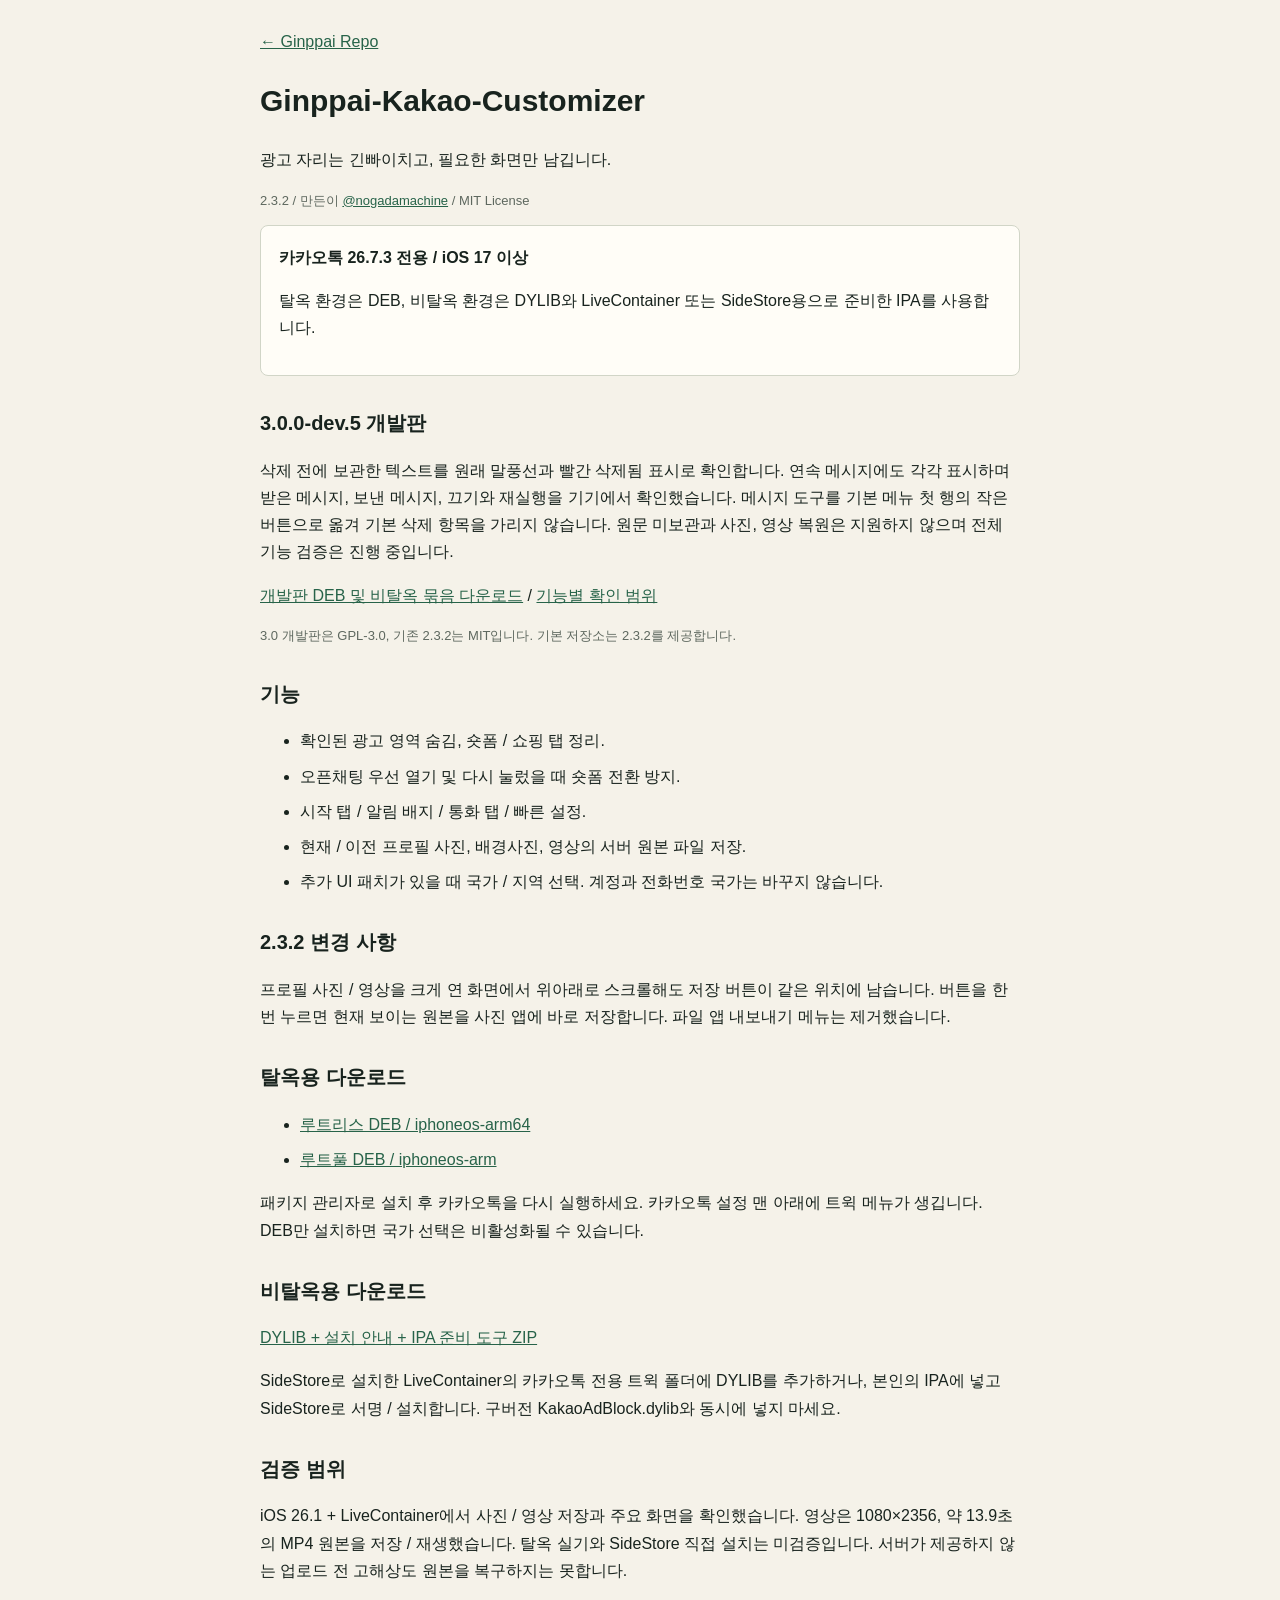
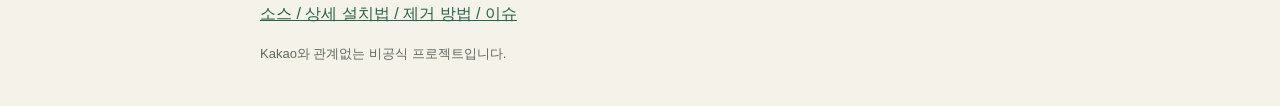
==== depictions/customizer.html @ bd969da1 "Publish Customizer dev5 deletion display and message menu update" ====
<!doctype html><html lang="ko"><head><meta charset="utf-8"><meta name="viewport" content="width=device-width,initial-scale=1"><title>Ginppai-Kakao-Customizer</title><style>body{font:16px/1.7 -apple-system,sans-serif;max-width:760px;margin:auto;padding:28px 22px;background:#f5f2e9;color:#18231e}h1{font-size:30px;overflow-wrap:anywhere}h2{font-size:20px;margin-top:30px}a{color:#276349}li{margin:8px 0}.box{padding:18px;background:#fffdf7;border:1px solid #d1d5c7;border-radius:8px}.small{font-size:13px;color:#5e685f}</style></head><body>
<a href="../">← Ginppai Repo</a><h1>Ginppai-Kakao-Customizer</h1><p>광고 자리는 긴빠이치고, 필요한 화면만 남깁니다.</p><p class="small">2.3.2  /  만든이 <a href="https://www.instagram.com/nogadamachine/">@nogadamachine</a>  /  MIT License</p>
<div class="box"><strong>카카오톡 26.7.3 전용  /  iOS 17 이상</strong><p>탈옥 환경은 DEB, 비탈옥 환경은 DYLIB와 LiveContainer 또는 SideStore용으로 준비한 IPA를 사용합니다.</p></div>
<h2>3.0.0-dev.5 개발판</h2><p>삭제 전에 보관한 텍스트를 원래 말풍선과 빨간 삭제됨 표시로 확인합니다. 연속 메시지에도 각각 표시하며 받은 메시지, 보낸 메시지, 끄기와 재실행을 기기에서 확인했습니다. 메시지 도구를 기본 메뉴 첫 행의 작은 버튼으로 옮겨 기본 삭제 항목을 가리지 않습니다. 원문 미보관과 사진, 영상 복원은 지원하지 않으며 전체 기능 검증은 진행 중입니다.</p><p><a href="https://github.com/nogadamachine/Ginppai-Kakao-Customizer/releases/tag/v3.0.0-dev.5">개발판 DEB 및 비탈옥 묶음 다운로드</a> / <a href="https://github.com/nogadamachine/Ginppai-Kakao-Customizer/blob/main/docs/FEATURES.md">기능별 확인 범위</a></p><p class="small">3.0 개발판은 GPL-3.0, 기존 2.3.2는 MIT입니다. 기본 저장소는 2.3.2를 제공합니다.</p>
<h2>기능</h2><ul><li>확인된 광고 영역 숨김, 숏폼 / 쇼핑 탭 정리.</li><li>오픈채팅 우선 열기 및 다시 눌렀을 때 숏폼 전환 방지.</li><li>시작 탭 / 알림 배지 / 통화 탭 / 빠른 설정.</li><li>현재 / 이전 프로필 사진, 배경사진, 영상의 서버 원본 파일 저장.</li><li>추가 UI 패치가 있을 때 국가 / 지역 선택. 계정과 전화번호 국가는 바꾸지 않습니다.</li></ul>
<h2>2.3.2 변경 사항</h2><p>프로필 사진 / 영상을 크게 연 화면에서 위아래로 스크롤해도 저장 버튼이 같은 위치에 남습니다. 버튼을 한 번 누르면 현재 보이는 원본을 사진 앱에 바로 저장합니다. 파일 앱 내보내기 메뉴는 제거했습니다.</p>
<h2>탈옥용 다운로드</h2><ul><li><a href="../debs/com.nogadamachine.ginppai.kakaocustomizer_2.3.2_iphoneos-arm64.deb">루트리스 DEB  /  iphoneos-arm64</a></li><li><a href="../debs/com.nogadamachine.ginppai.kakaocustomizer_2.3.2_iphoneos-arm.deb">루트풀 DEB  /  iphoneos-arm</a></li></ul><p>패키지 관리자로 설치 후 카카오톡을 다시 실행하세요. 카카오톡 설정 맨 아래에 트윅 메뉴가 생깁니다. DEB만 설치하면 국가 선택은 비활성화될 수 있습니다.</p>
<h2>비탈옥용 다운로드</h2><p><a href="https://github.com/nogadamachine/Ginppai-Kakao-Customizer/releases/latest/download/Ginppai-Kakao-Customizer-2.3.2-NonJailbreak.zip">DYLIB + 설치 안내 + IPA 준비 도구 ZIP</a></p><p>SideStore로 설치한 LiveContainer의 카카오톡 전용 트윅 폴더에 DYLIB를 추가하거나, 본인의 IPA에 넣고 SideStore로 서명 / 설치합니다. 구버전 KakaoAdBlock.dylib와 동시에 넣지 마세요.</p>
<h2>검증 범위</h2><p>iOS 26.1 + LiveContainer에서 사진 / 영상 저장과 주요 화면을 확인했습니다. 영상은 1080×2356, 약 13.9초의 MP4 원본을 저장 / 재생했습니다. 탈옥 실기와 SideStore 직접 설치는 미검증입니다. 서버가 제공하지 않는 업로드 전 고해상도 원본을 복구하지는 못합니다.</p>
<p><a href="https://github.com/nogadamachine/Ginppai-Kakao-Customizer">소스  /  상세 설치법  /  제거 방법  /  이슈</a></p><p class="small">Kakao와 관계없는 비공식 프로젝트입니다.</p></body></html>
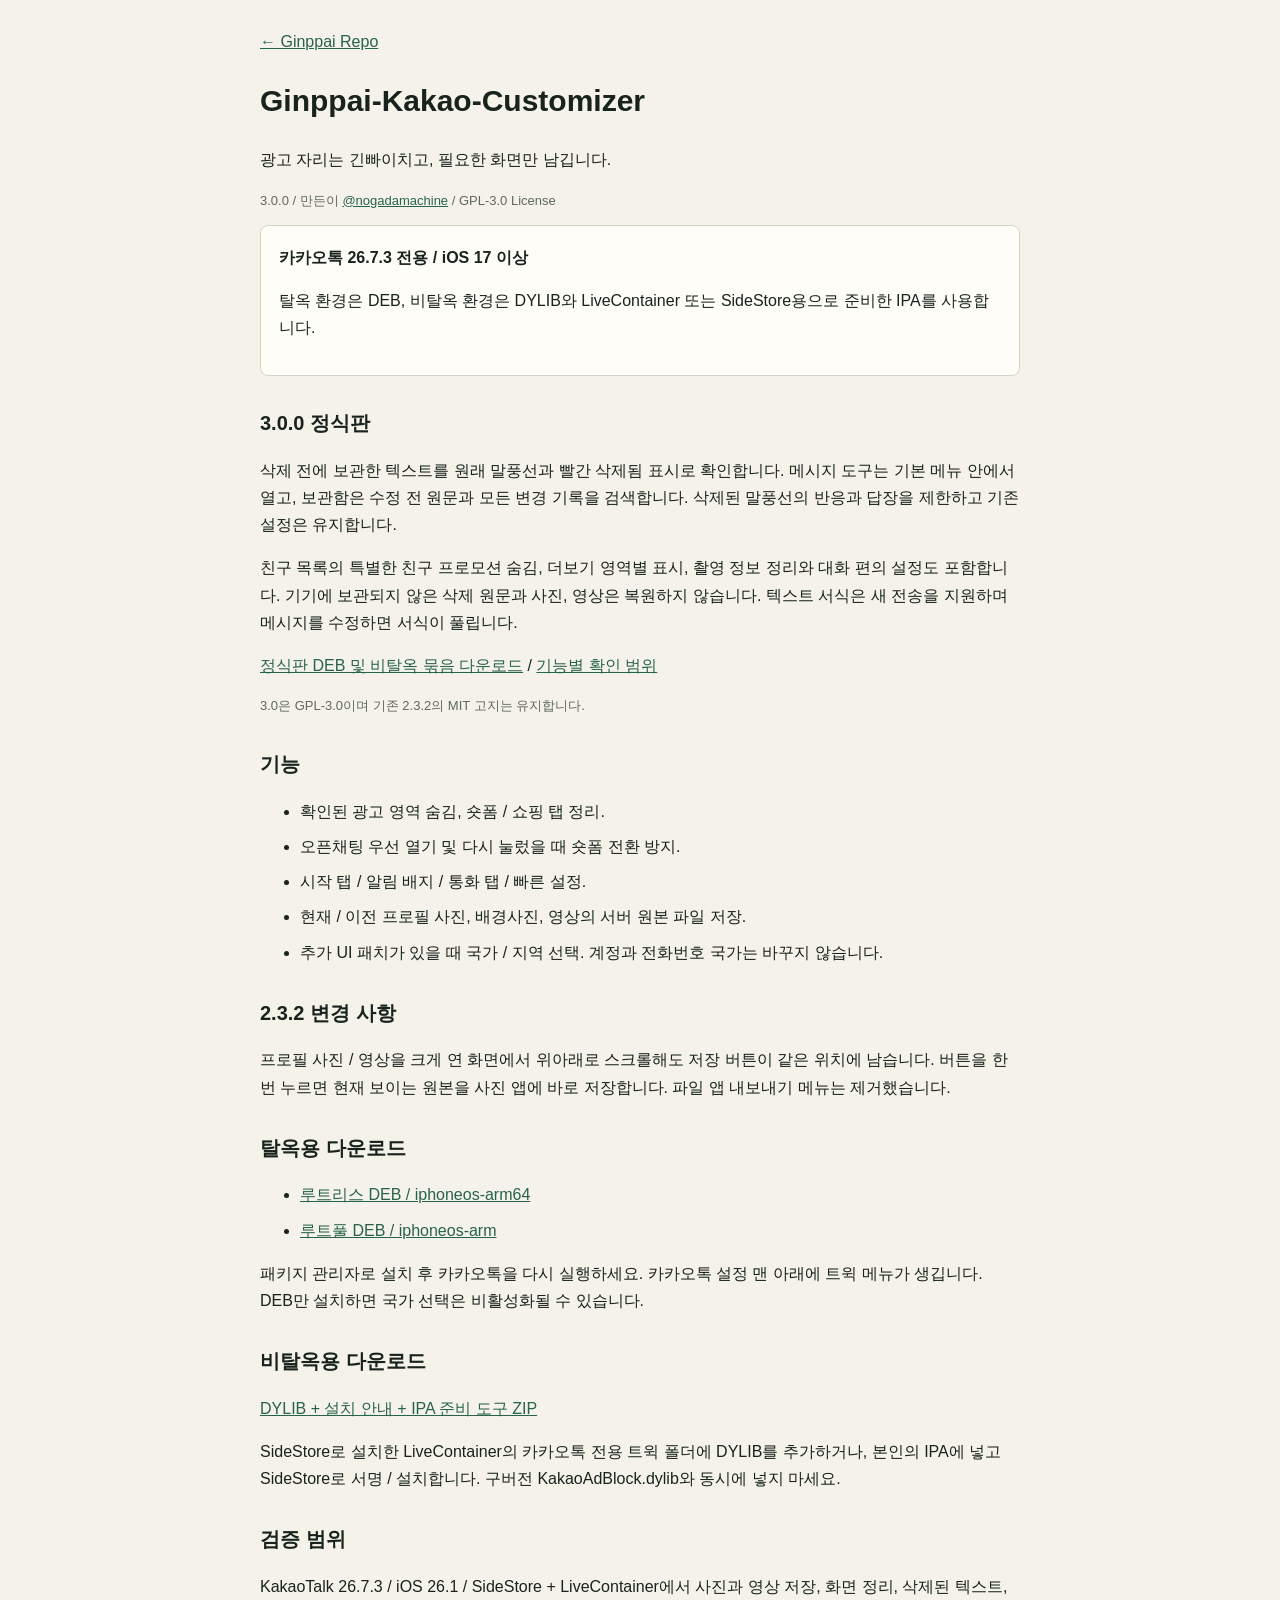
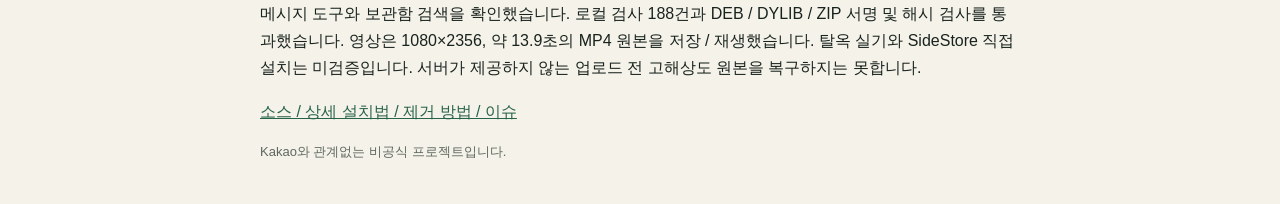
==== commit 8c61ac55: "Publish Customizer 3.0.0 stable packages and support scope" ====
--- a/depictions/customizer.html
+++ b/depictions/customizer.html
@@ -1,10 +1,10 @@
 <!doctype html><html lang="ko"><head><meta charset="utf-8"><meta name="viewport" content="width=device-width,initial-scale=1"><title>Ginppai-Kakao-Customizer</title><style>body{font:16px/1.7 -apple-system,sans-serif;max-width:760px;margin:auto;padding:28px 22px;background:#f5f2e9;color:#18231e}h1{font-size:30px;overflow-wrap:anywhere}h2{font-size:20px;margin-top:30px}a{color:#276349}li{margin:8px 0}.box{padding:18px;background:#fffdf7;border:1px solid #d1d5c7;border-radius:8px}.small{font-size:13px;color:#5e685f}</style></head><body>
-<a href="../">← Ginppai Repo</a><h1>Ginppai-Kakao-Customizer</h1><p>광고 자리는 긴빠이치고, 필요한 화면만 남깁니다.</p><p class="small">2.3.2  /  만든이 <a href="https://www.instagram.com/nogadamachine/">@nogadamachine</a>  /  MIT License</p>
+<a href="../">← Ginppai Repo</a><h1>Ginppai-Kakao-Customizer</h1><p>광고 자리는 긴빠이치고, 필요한 화면만 남깁니다.</p><p class="small">3.0.0  /  만든이 <a href="https://www.instagram.com/nogadamachine/">@nogadamachine</a>  /  GPL-3.0 License</p>
 <div class="box"><strong>카카오톡 26.7.3 전용  /  iOS 17 이상</strong><p>탈옥 환경은 DEB, 비탈옥 환경은 DYLIB와 LiveContainer 또는 SideStore용으로 준비한 IPA를 사용합니다.</p></div>
-<h2>3.0.0-dev.5 개발판</h2><p>삭제 전에 보관한 텍스트를 원래 말풍선과 빨간 삭제됨 표시로 확인합니다. 연속 메시지에도 각각 표시하며 받은 메시지, 보낸 메시지, 끄기와 재실행을 기기에서 확인했습니다. 메시지 도구를 기본 메뉴 첫 행의 작은 버튼으로 옮겨 기본 삭제 항목을 가리지 않습니다. 원문 미보관과 사진, 영상 복원은 지원하지 않으며 전체 기능 검증은 진행 중입니다.</p><p><a href="https://github.com/nogadamachine/Ginppai-Kakao-Customizer/releases/tag/v3.0.0-dev.5">개발판 DEB 및 비탈옥 묶음 다운로드</a> / <a href="https://github.com/nogadamachine/Ginppai-Kakao-Customizer/blob/main/docs/FEATURES.md">기능별 확인 범위</a></p><p class="small">3.0 개발판은 GPL-3.0, 기존 2.3.2는 MIT입니다. 기본 저장소는 2.3.2를 제공합니다.</p>
+<h2>3.0.0 정식판</h2><p>삭제 전에 보관한 텍스트를 원래 말풍선과 빨간 삭제됨 표시로 확인합니다. 메시지 도구는 기본 메뉴 안에서 열고, 보관함은 수정 전 원문과 모든 변경 기록을 검색합니다. 삭제된 말풍선의 반응과 답장을 제한하고 기존 설정은 유지합니다.</p><p>친구 목록의 특별한 친구 프로모션 숨김, 더보기 영역별 표시, 촬영 정보 정리와 대화 편의 설정도 포함합니다. 기기에 보관되지 않은 삭제 원문과 사진, 영상은 복원하지 않습니다. 텍스트 서식은 새 전송을 지원하며 메시지를 수정하면 서식이 풀립니다.</p><p><a href="https://github.com/nogadamachine/Ginppai-Kakao-Customizer/releases/tag/v3.0.0">정식판 DEB 및 비탈옥 묶음 다운로드</a> / <a href="https://github.com/nogadamachine/Ginppai-Kakao-Customizer/blob/main/docs/FEATURES.md">기능별 확인 범위</a></p><p class="small">3.0은 GPL-3.0이며 기존 2.3.2의 MIT 고지는 유지합니다.</p>
 <h2>기능</h2><ul><li>확인된 광고 영역 숨김, 숏폼 / 쇼핑 탭 정리.</li><li>오픈채팅 우선 열기 및 다시 눌렀을 때 숏폼 전환 방지.</li><li>시작 탭 / 알림 배지 / 통화 탭 / 빠른 설정.</li><li>현재 / 이전 프로필 사진, 배경사진, 영상의 서버 원본 파일 저장.</li><li>추가 UI 패치가 있을 때 국가 / 지역 선택. 계정과 전화번호 국가는 바꾸지 않습니다.</li></ul>
 <h2>2.3.2 변경 사항</h2><p>프로필 사진 / 영상을 크게 연 화면에서 위아래로 스크롤해도 저장 버튼이 같은 위치에 남습니다. 버튼을 한 번 누르면 현재 보이는 원본을 사진 앱에 바로 저장합니다. 파일 앱 내보내기 메뉴는 제거했습니다.</p>
-<h2>탈옥용 다운로드</h2><ul><li><a href="../debs/com.nogadamachine.ginppai.kakaocustomizer_2.3.2_iphoneos-arm64.deb">루트리스 DEB  /  iphoneos-arm64</a></li><li><a href="../debs/com.nogadamachine.ginppai.kakaocustomizer_2.3.2_iphoneos-arm.deb">루트풀 DEB  /  iphoneos-arm</a></li></ul><p>패키지 관리자로 설치 후 카카오톡을 다시 실행하세요. 카카오톡 설정 맨 아래에 트윅 메뉴가 생깁니다. DEB만 설치하면 국가 선택은 비활성화될 수 있습니다.</p>
-<h2>비탈옥용 다운로드</h2><p><a href="https://github.com/nogadamachine/Ginppai-Kakao-Customizer/releases/latest/download/Ginppai-Kakao-Customizer-2.3.2-NonJailbreak.zip">DYLIB + 설치 안내 + IPA 준비 도구 ZIP</a></p><p>SideStore로 설치한 LiveContainer의 카카오톡 전용 트윅 폴더에 DYLIB를 추가하거나, 본인의 IPA에 넣고 SideStore로 서명 / 설치합니다. 구버전 KakaoAdBlock.dylib와 동시에 넣지 마세요.</p>
-<h2>검증 범위</h2><p>iOS 26.1 + LiveContainer에서 사진 / 영상 저장과 주요 화면을 확인했습니다. 영상은 1080×2356, 약 13.9초의 MP4 원본을 저장 / 재생했습니다. 탈옥 실기와 SideStore 직접 설치는 미검증입니다. 서버가 제공하지 않는 업로드 전 고해상도 원본을 복구하지는 못합니다.</p>
+<h2>탈옥용 다운로드</h2><ul><li><a href="../debs/com.nogadamachine.ginppai.kakaocustomizer_3.0.0_iphoneos-arm64.deb">루트리스 DEB  /  iphoneos-arm64</a></li><li><a href="../debs/com.nogadamachine.ginppai.kakaocustomizer_3.0.0_iphoneos-arm.deb">루트풀 DEB  /  iphoneos-arm</a></li></ul><p>패키지 관리자로 설치 후 카카오톡을 다시 실행하세요. 카카오톡 설정 맨 아래에 트윅 메뉴가 생깁니다. DEB만 설치하면 국가 선택은 비활성화될 수 있습니다.</p>
+<h2>비탈옥용 다운로드</h2><p><a href="https://github.com/nogadamachine/Ginppai-Kakao-Customizer/releases/latest/download/Ginppai-Kakao-Customizer-3.0.0-NonJailbreak.zip">DYLIB + 설치 안내 + IPA 준비 도구 ZIP</a></p><p>SideStore로 설치한 LiveContainer의 카카오톡 전용 트윅 폴더에 DYLIB를 추가하거나, 본인의 IPA에 넣고 SideStore로 서명 / 설치합니다. 구버전 KakaoAdBlock.dylib와 동시에 넣지 마세요.</p>
+<h2>검증 범위</h2><p>KakaoTalk 26.7.3 / iOS 26.1 / SideStore + LiveContainer에서 사진과 영상 저장, 화면 정리, 삭제된 텍스트, 메시지 도구와 보관함 검색을 확인했습니다. 로컬 검사 188건과 DEB / DYLIB / ZIP 서명 및 해시 검사를 통과했습니다. 영상은 1080×2356, 약 13.9초의 MP4 원본을 저장 / 재생했습니다. 탈옥 실기와 SideStore 직접 설치는 미검증입니다. 서버가 제공하지 않는 업로드 전 고해상도 원본을 복구하지는 못합니다.</p>
 <p><a href="https://github.com/nogadamachine/Ginppai-Kakao-Customizer">소스  /  상세 설치법  /  제거 방법  /  이슈</a></p><p class="small">Kakao와 관계없는 비공식 프로젝트입니다.</p></body></html>
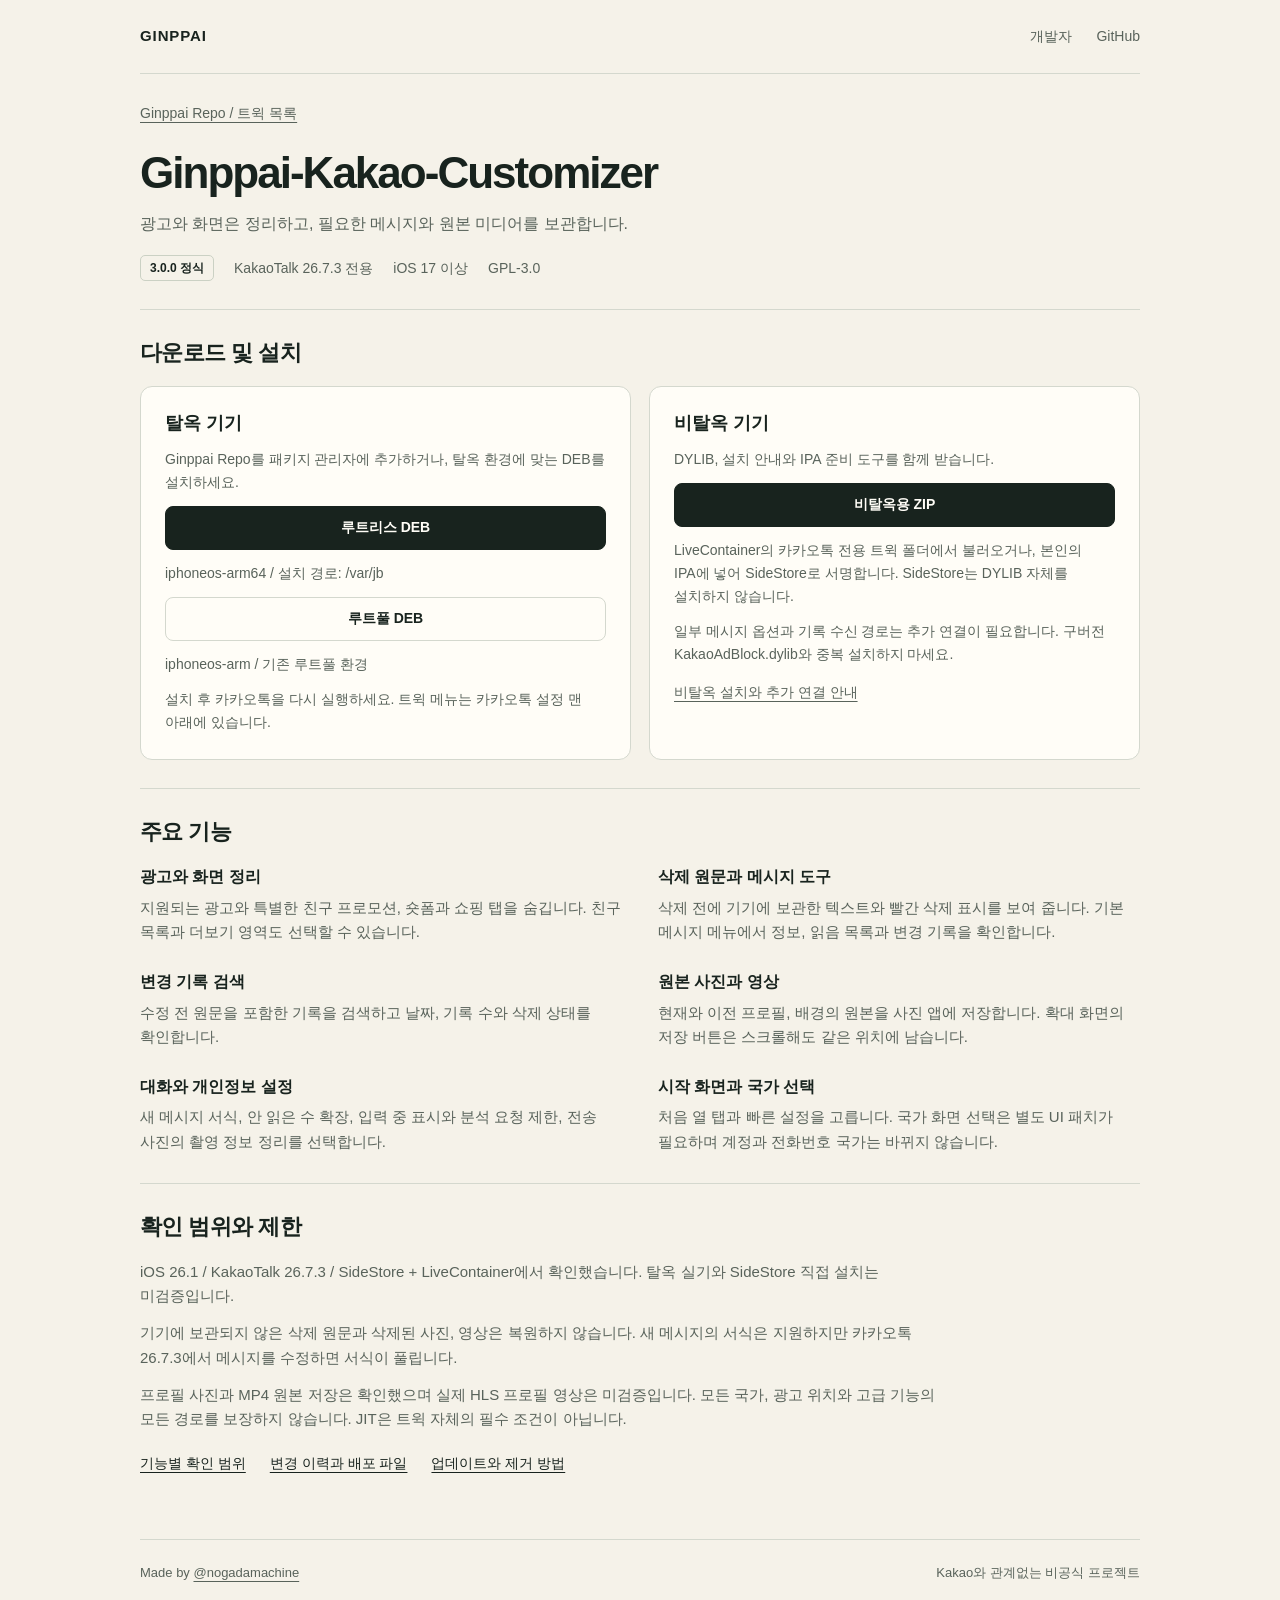
==== commit 47c4e848: "Simplify repository catalog and unify installation pages" ====
--- a/depictions/customizer.html
+++ b/depictions/customizer.html
@@ -1,10 +1,67 @@
-<!doctype html><html lang="ko"><head><meta charset="utf-8"><meta name="viewport" content="width=device-width,initial-scale=1"><title>Ginppai-Kakao-Customizer</title><style>body{font:16px/1.7 -apple-system,sans-serif;max-width:760px;margin:auto;padding:28px 22px;background:#f5f2e9;color:#18231e}h1{font-size:30px;overflow-wrap:anywhere}h2{font-size:20px;margin-top:30px}a{color:#276349}li{margin:8px 0}.box{padding:18px;background:#fffdf7;border:1px solid #d1d5c7;border-radius:8px}.small{font-size:13px;color:#5e685f}</style></head><body>
-<a href="../">← Ginppai Repo</a><h1>Ginppai-Kakao-Customizer</h1><p>광고 자리는 긴빠이치고, 필요한 화면만 남깁니다.</p><p class="small">3.0.0  /  만든이 <a href="https://www.instagram.com/nogadamachine/">@nogadamachine</a>  /  GPL-3.0 License</p>
-<div class="box"><strong>카카오톡 26.7.3 전용  /  iOS 17 이상</strong><p>탈옥 환경은 DEB, 비탈옥 환경은 DYLIB와 LiveContainer 또는 SideStore용으로 준비한 IPA를 사용합니다.</p></div>
-<h2>3.0.0 정식판</h2><p>삭제 전에 보관한 텍스트를 원래 말풍선과 빨간 삭제됨 표시로 확인합니다. 메시지 도구는 기본 메뉴 안에서 열고, 보관함은 수정 전 원문과 모든 변경 기록을 검색합니다. 삭제된 말풍선의 반응과 답장을 제한하고 기존 설정은 유지합니다.</p><p>친구 목록의 특별한 친구 프로모션 숨김, 더보기 영역별 표시, 촬영 정보 정리와 대화 편의 설정도 포함합니다. 기기에 보관되지 않은 삭제 원문과 사진, 영상은 복원하지 않습니다. 텍스트 서식은 새 전송을 지원하며 메시지를 수정하면 서식이 풀립니다.</p><p><a href="https://github.com/nogadamachine/Ginppai-Kakao-Customizer/releases/tag/v3.0.0">정식판 DEB 및 비탈옥 묶음 다운로드</a> / <a href="https://github.com/nogadamachine/Ginppai-Kakao-Customizer/blob/main/docs/FEATURES.md">기능별 확인 범위</a></p><p class="small">3.0은 GPL-3.0이며 기존 2.3.2의 MIT 고지는 유지합니다.</p>
-<h2>기능</h2><ul><li>확인된 광고 영역 숨김, 숏폼 / 쇼핑 탭 정리.</li><li>오픈채팅 우선 열기 및 다시 눌렀을 때 숏폼 전환 방지.</li><li>시작 탭 / 알림 배지 / 통화 탭 / 빠른 설정.</li><li>현재 / 이전 프로필 사진, 배경사진, 영상의 서버 원본 파일 저장.</li><li>추가 UI 패치가 있을 때 국가 / 지역 선택. 계정과 전화번호 국가는 바꾸지 않습니다.</li></ul>
-<h2>2.3.2 변경 사항</h2><p>프로필 사진 / 영상을 크게 연 화면에서 위아래로 스크롤해도 저장 버튼이 같은 위치에 남습니다. 버튼을 한 번 누르면 현재 보이는 원본을 사진 앱에 바로 저장합니다. 파일 앱 내보내기 메뉴는 제거했습니다.</p>
-<h2>탈옥용 다운로드</h2><ul><li><a href="../debs/com.nogadamachine.ginppai.kakaocustomizer_3.0.0_iphoneos-arm64.deb">루트리스 DEB  /  iphoneos-arm64</a></li><li><a href="../debs/com.nogadamachine.ginppai.kakaocustomizer_3.0.0_iphoneos-arm.deb">루트풀 DEB  /  iphoneos-arm</a></li></ul><p>패키지 관리자로 설치 후 카카오톡을 다시 실행하세요. 카카오톡 설정 맨 아래에 트윅 메뉴가 생깁니다. DEB만 설치하면 국가 선택은 비활성화될 수 있습니다.</p>
-<h2>비탈옥용 다운로드</h2><p><a href="https://github.com/nogadamachine/Ginppai-Kakao-Customizer/releases/latest/download/Ginppai-Kakao-Customizer-3.0.0-NonJailbreak.zip">DYLIB + 설치 안내 + IPA 준비 도구 ZIP</a></p><p>SideStore로 설치한 LiveContainer의 카카오톡 전용 트윅 폴더에 DYLIB를 추가하거나, 본인의 IPA에 넣고 SideStore로 서명 / 설치합니다. 구버전 KakaoAdBlock.dylib와 동시에 넣지 마세요.</p>
-<h2>검증 범위</h2><p>KakaoTalk 26.7.3 / iOS 26.1 / SideStore + LiveContainer에서 사진과 영상 저장, 화면 정리, 삭제된 텍스트, 메시지 도구와 보관함 검색을 확인했습니다. 로컬 검사 188건과 DEB / DYLIB / ZIP 서명 및 해시 검사를 통과했습니다. 영상은 1080×2356, 약 13.9초의 MP4 원본을 저장 / 재생했습니다. 탈옥 실기와 SideStore 직접 설치는 미검증입니다. 서버가 제공하지 않는 업로드 전 고해상도 원본을 복구하지는 못합니다.</p>
-<p><a href="https://github.com/nogadamachine/Ginppai-Kakao-Customizer">소스  /  상세 설치법  /  제거 방법  /  이슈</a></p><p class="small">Kakao와 관계없는 비공식 프로젝트입니다.</p></body></html>
+<!doctype html>
+<html lang="ko">
+<head>
+  <meta charset="utf-8">
+  <meta name="viewport" content="width=device-width, initial-scale=1">
+  <meta name="description" content="Ginppai-Kakao-Customizer 3.0.0의 기능, 지원 범위와 탈옥 및 비탈옥 설치 파일.">
+  <title>Kakao Customizer - Ginppai Repo</title>
+  <link rel="stylesheet" href="../assets/site.css">
+</head>
+<body>
+  <a class="skip-link" href="#main">본문으로 이동</a>
+  <div class="shell">
+    <header class="site-header"><a class="brand" href="../" aria-label="Ginppai Repo 홈">GINPPAI</a><nav class="site-nav" aria-label="외부 링크"><a href="https://www.instagram.com/nogadamachine/">개발자</a><a href="https://github.com/nogadamachine/Ginppai-Kakao-Customizer">GitHub</a></nav></header>
+    <main id="main">
+      <a class="breadcrumb" href="../">Ginppai Repo / 트윅 목록</a>
+      <div class="detail-intro">
+        <h1>Ginppai-Kakao-Customizer</h1>
+        <p class="lead">광고와 화면은 정리하고, 필요한 메시지와 원본 미디어를 보관합니다.</p>
+        <div class="detail-meta"><span class="version">3.0.0 정식</span><span>KakaoTalk 26.7.3 전용</span><span>iOS 17 이상</span><span>GPL-3.0</span></div>
+      </div>
+      <section class="detail-section" id="download" aria-labelledby="download-heading">
+        <h2 id="download-heading">다운로드 및 설치</h2>
+        <div class="install-grid">
+          <article class="install-option">
+            <h3>탈옥 기기</h3>
+            <p>Ginppai Repo를 패키지 관리자에 추가하거나, 탈옥 환경에 맞는 DEB를 설치하세요.</p>
+            <a class="button" href="../debs/com.nogadamachine.ginppai.kakaocustomizer_3.0.0_iphoneos-arm64.deb">루트리스 DEB</a>
+            <p class="file-hint">iphoneos-arm64 / 설치 경로: /var/jb</p>
+            <a class="button secondary" href="../debs/com.nogadamachine.ginppai.kakaocustomizer_3.0.0_iphoneos-arm.deb">루트풀 DEB</a>
+            <p class="file-hint">iphoneos-arm / 기존 루트풀 환경</p>
+            <p>설치 후 카카오톡을 다시 실행하세요. 트윅 메뉴는 카카오톡 설정 맨 아래에 있습니다.</p>
+          </article>
+          <article class="install-option">
+            <h3>비탈옥 기기</h3>
+            <p>DYLIB, 설치 안내와 IPA 준비 도구를 함께 받습니다.</p>
+            <a class="button" href="https://github.com/nogadamachine/Ginppai-Kakao-Customizer/releases/download/v3.0.0/Ginppai-Kakao-Customizer-3.0.0-NonJailbreak.zip">비탈옥용 ZIP</a>
+            <p>LiveContainer의 카카오톡 전용 트윅 폴더에서 불러오거나, 본인의 IPA에 넣어 SideStore로 서명합니다. SideStore는 DYLIB 자체를 설치하지 않습니다.</p>
+            <p>일부 메시지 옵션과 기록 수신 경로는 추가 연결이 필요합니다. 구버전 KakaoAdBlock.dylib와 중복 설치하지 마세요.</p>
+            <a class="text-link" href="https://github.com/nogadamachine/Ginppai-Kakao-Customizer/blob/v3.0.0/docs/INSTALL.md">비탈옥 설치와 추가 연결 안내</a>
+          </article>
+        </div>
+      </section>
+      <section class="detail-section" id="features" aria-labelledby="features-heading">
+        <h2 id="features-heading">주요 기능</h2>
+        <dl class="feature-list">
+          <div><dt>광고와 화면 정리</dt><dd>지원되는 광고와 특별한 친구 프로모션, 숏폼과 쇼핑 탭을 숨깁니다. 친구 목록과 더보기 영역도 선택할 수 있습니다.</dd></div>
+          <div><dt>삭제 원문과 메시지 도구</dt><dd>삭제 전에 기기에 보관한 텍스트와 빨간 삭제 표시를 보여 줍니다. 기본 메시지 메뉴에서 정보, 읽음 목록과 변경 기록을 확인합니다.</dd></div>
+          <div><dt>변경 기록 검색</dt><dd>수정 전 원문을 포함한 기록을 검색하고 날짜, 기록 수와 삭제 상태를 확인합니다.</dd></div>
+          <div><dt>원본 사진과 영상</dt><dd>현재와 이전 프로필, 배경의 원본을 사진 앱에 저장합니다. 확대 화면의 저장 버튼은 스크롤해도 같은 위치에 남습니다.</dd></div>
+          <div><dt>대화와 개인정보 설정</dt><dd>새 메시지 서식, 안 읽은 수 확장, 입력 중 표시와 분석 요청 제한, 전송 사진의 촬영 정보 정리를 선택합니다.</dd></div>
+          <div><dt>시작 화면과 국가 선택</dt><dd>처음 열 탭과 빠른 설정을 고릅니다. 국가 화면 선택은 별도 UI 패치가 필요하며 계정과 전화번호 국가는 바뀌지 않습니다.</dd></div>
+        </dl>
+      </section>
+      <section class="detail-section" aria-labelledby="scope-heading">
+        <h2 id="scope-heading">확인 범위와 제한</h2>
+        <div class="scope">
+          <p>iOS 26.1 / KakaoTalk 26.7.3 / SideStore + LiveContainer에서 확인했습니다. 탈옥 실기와 SideStore 직접 설치는 미검증입니다.</p>
+          <p>기기에 보관되지 않은 삭제 원문과 삭제된 사진, 영상은 복원하지 않습니다. 새 메시지의 서식은 지원하지만 카카오톡 26.7.3에서 메시지를 수정하면 서식이 풀립니다.</p>
+          <p>프로필 사진과 MP4 원본 저장은 확인했으며 실제 HLS 프로필 영상은 미검증입니다. 모든 국가, 광고 위치와 고급 기능의 모든 경로를 보장하지 않습니다. JIT은 트윅 자체의 필수 조건이 아닙니다.</p>
+        </div>
+        <div class="detail-links"><a href="https://github.com/nogadamachine/Ginppai-Kakao-Customizer/blob/v3.0.0/docs/FEATURES.md">기능별 확인 범위</a><a href="https://github.com/nogadamachine/Ginppai-Kakao-Customizer/releases/tag/v3.0.0">변경 이력과 배포 파일</a><a href="https://github.com/nogadamachine/Ginppai-Kakao-Customizer/blob/v3.0.0/docs/INSTALL.md#제거--업데이트">업데이트와 제거 방법</a></div>
+      </section>
+    </main>
+    <footer class="site-footer"><p>Made by <a href="https://www.instagram.com/nogadamachine/">@nogadamachine</a></p><p>Kakao와 관계없는 비공식 프로젝트</p></footer>
+  </div>
+</body>
+</html>
--- a/assets/site.css
+++ b/assets/site.css
@@ -0,0 +1,3 @@
+:root{color-scheme:light;--paper:#f5f2e9;--surface:#fffdf7;--ink:#18231e;--muted:#59635b;--line:#d4d8ce;--yellow:#f4d54d;--radius:12px}*{box-sizing:border-box}html{scroll-padding-top:24px}body{margin:0;background:var(--paper);color:var(--ink);font:16px/1.65 -apple-system,BlinkMacSystemFont,"Segoe UI",sans-serif;word-break:keep-all}a{color:inherit;text-underline-offset:4px}button,input{font:inherit}a,button{-webkit-tap-highlight-color:transparent}a:focus-visible,button:focus-visible{outline:3px solid #a05220;outline-offset:4px}button{cursor:pointer}.shell{width:min(100% - 48px,1000px);margin-inline:auto}.site-header{display:flex;align-items:center;justify-content:space-between;gap:20px;padding:24px 0;border-bottom:1px solid var(--line)}.brand{font-size:15px;font-weight:800;letter-spacing:.06em;text-decoration:none}.site-nav{display:flex;gap:24px;font-size:14px}.site-nav a{text-decoration:none;color:var(--muted)}.site-nav a:hover,.text-link:hover{color:var(--ink);text-decoration:underline}.page-intro{padding:34px 0 24px}.eyebrow{font-size:13px;font-weight:600;color:var(--muted);margin:0 0 8px}h1,h2,h3,p{margin:0}h1{font-size:clamp(32px,5vw,48px);line-height:1.15;letter-spacing:-.045em;font-weight:750}h2{font-size:24px;line-height:1.35;letter-spacing:-.025em}h3{font-size:18px;line-height:1.4}.lead{color:var(--muted);margin-top:12px}.source-panel{display:flex;align-items:center;justify-content:space-between;gap:24px;border-radius:var(--radius);background:var(--ink);color:var(--surface);padding:22px 24px}.source-label{display:block;font-size:13px;color:#c2cdc1;margin-bottom:6px}.source-url{font:14px/1.6 ui-monospace,SFMono-Regular,Menlo,monospace;overflow-wrap:anywhere;word-break:normal;user-select:all}.button{display:inline-flex;align-items:center;justify-content:center;gap:8px;min-height:44px;padding:10px 16px;border:1px solid var(--ink);border-radius:8px;text-align:center;text-decoration:none;font-size:14px;font-weight:650;line-height:1.4;background:var(--ink);color:var(--surface)}.button:hover{background:#304036}.button.secondary{background:transparent;color:var(--ink);border-color:var(--line)}.button.secondary:hover{background:#eaece3}.button.copy{background:var(--yellow);color:var(--ink);border:0;flex-shrink:0;min-width:108px}.button.copy:hover{background:#ffe269}.button:disabled{cursor:wait;opacity:.7}.copy-status{font-size:14px;color:var(--muted);min-height:24px;margin-top:10px}.catalog{margin-top:34px}.section-heading{display:flex;gap:12px;align-items:baseline;margin-bottom:4px}.section-heading h2{font-size:18px}.count{font-size:13px;color:var(--muted)}.package{display:grid;grid-template-columns:minmax(0,1fr) auto;gap:24px;padding:28px 0;border-bottom:1px solid var(--line)}.package-heading{display:flex;flex-wrap:wrap;gap:10px;align-items:center;margin-bottom:10px}.package h3{font-size:24px;letter-spacing:-.025em;overflow-wrap:anywhere}.package h3 a{text-decoration:none}.package h3 a:hover{text-decoration:underline}.version{display:inline-flex;white-space:nowrap;align-items:center;padding:3px 9px;border:1px solid #cbd1c4;border-radius:5px;font-size:12px;font-weight:650;line-height:1.5}.package-description{max-width:580px;color:var(--muted)}.meta{font-size:13px;color:var(--muted);margin-top:10px}.package-actions{display:flex;flex-direction:column;gap:10px;justify-content:center;min-width:154px}.text-link{font-size:14px;color:var(--muted);text-align:center}.installation-note{display:grid;grid-template-columns:1fr 1fr;gap:32px;padding:28px 0 4px}.installation-note h2{font-size:16px;margin-bottom:8px}.installation-note p{color:var(--muted);font-size:14px}.site-footer{display:flex;justify-content:space-between;flex-wrap:wrap;gap:10px 28px;border-top:1px solid var(--line);margin-top:36px;padding:22px 0 30px;font-size:13px;color:var(--muted)}.breadcrumb{display:inline-block;color:var(--muted);font-size:14px;margin-top:28px}.detail-intro{padding:22px 0 28px}.detail-intro h1{font-size:clamp(30px,4.5vw,44px);overflow-wrap:anywhere;max-width:900px}.detail-meta{display:flex;gap:10px 20px;flex-wrap:wrap;align-items:center;margin-top:18px;font-size:14px;color:var(--muted)}.detail-meta .version{color:var(--ink)}.detail-section{padding:28px 0;border-top:1px solid var(--line)}.detail-section>h2{font-size:22px;margin-bottom:18px}.install-grid{display:grid;grid-template-columns:1fr 1fr;gap:18px}.install-option{padding:24px;border:1px solid var(--line);border-radius:var(--radius);background:var(--surface);min-width:0}.install-option h3{margin-bottom:8px}.install-option p{font-size:14px;color:var(--muted);margin-top:12px}.install-option .button{width:100%;margin-top:12px}.install-option .text-link{display:inline-block;text-align:left;margin-top:14px}.file-hint{font-size:13px;color:var(--muted);margin-top:5px}.feature-list{margin:0;display:grid;grid-template-columns:1fr 1fr;gap:24px 36px}.feature-list dt{font-weight:650;margin-bottom:5px}.feature-list dd{margin:0;color:var(--muted);font-size:15px}.scope{max-width:800px}.scope p+p{margin-top:12px}.scope p{color:var(--muted);font-size:15px}.scope a{color:var(--ink)}.detail-links{display:flex;flex-wrap:wrap;gap:12px 24px;margin-top:20px;font-size:14px}.skip-link{position:absolute;top:8px;left:8px;z-index:1;transform:translateY(-200%);background:var(--ink);color:white;padding:12px}.skip-link:focus{transform:none}
+@media(max-width:700px){.shell{width:calc(100% - 36px)}.site-header{padding:18px 0}.site-nav{gap:16px}.page-intro{padding:28px 0 22px}.source-panel{padding:20px;flex-wrap:wrap;gap:16px}.source-panel>div{flex-basis:100%}.source-panel .copy{width:100%}.catalog{margin-top:28px}.package{grid-template-columns:1fr;gap:18px;padding:24px 0}.package h3{font-size:22px}.package-actions{flex-direction:row;align-items:center;justify-content:flex-start;gap:18px}.package-actions .button{min-width:156px}.installation-note{grid-template-columns:1fr;gap:20px;padding-top:24px}.install-grid,.feature-list{grid-template-columns:1fr}.install-option{padding:20px}.detail-intro{padding-top:20px}.detail-meta{gap:8px 14px}.site-footer{display:block;margin-top:28px}.site-footer p+p{margin-top:6px}.detail-section{padding:24px 0}}
+@media(prefers-reduced-motion:no-preference){.button{transition:background-color .15s ease}}
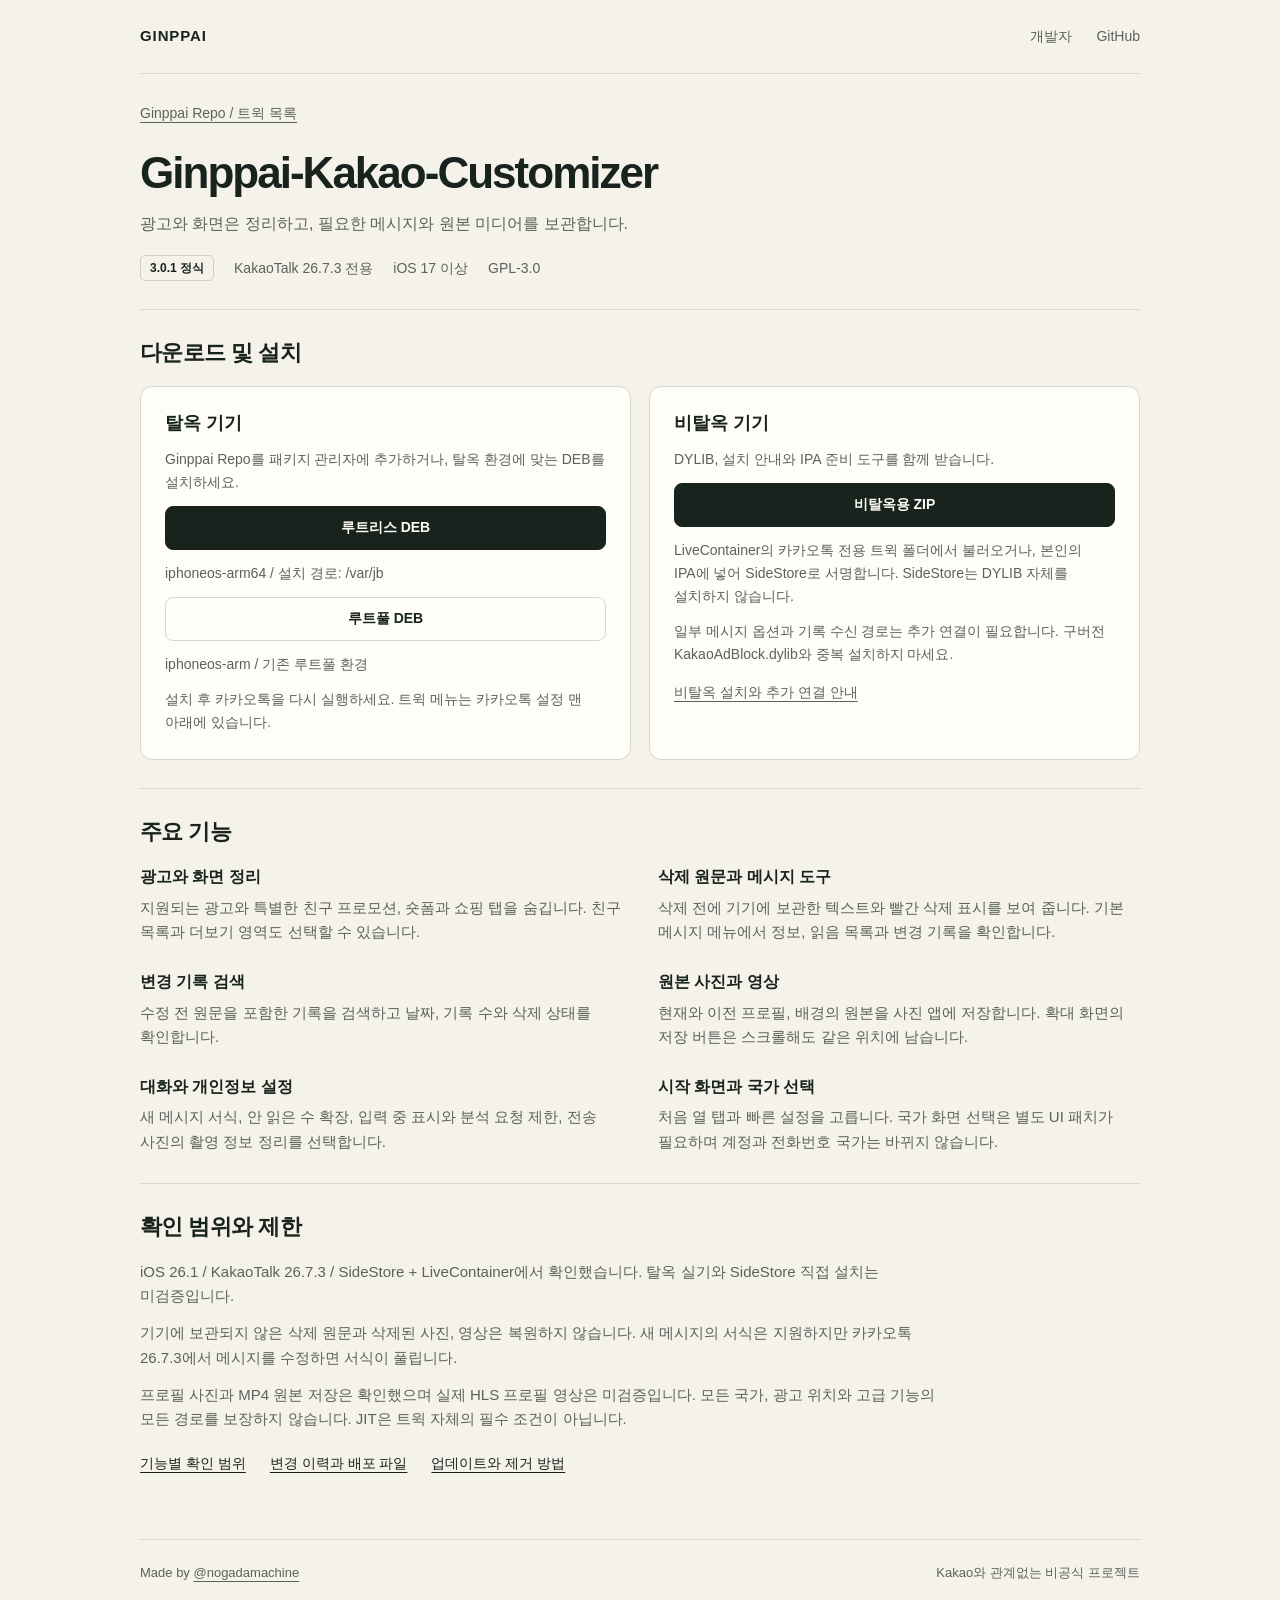
==== commit 7e693c16: "Publish Customizer 3.0.1 message menu fix" ====
--- a/depictions/customizer.html
+++ b/depictions/customizer.html
@@ -3,7 +3,7 @@
 <head>
   <meta charset="utf-8">
   <meta name="viewport" content="width=device-width, initial-scale=1">
-  <meta name="description" content="Ginppai-Kakao-Customizer 3.0.0의 기능, 지원 범위와 탈옥 및 비탈옥 설치 파일.">
+  <meta name="description" content="Ginppai-Kakao-Customizer 3.0.1의 기능, 지원 범위와 탈옥 및 비탈옥 설치 파일.">
   <title>Kakao Customizer - Ginppai Repo</title>
   <link rel="stylesheet" href="../assets/site.css">
 </head>
@@ -16,7 +16,7 @@
       <div class="detail-intro">
         <h1>Ginppai-Kakao-Customizer</h1>
         <p class="lead">광고와 화면은 정리하고, 필요한 메시지와 원본 미디어를 보관합니다.</p>
-        <div class="detail-meta"><span class="version">3.0.0 정식</span><span>KakaoTalk 26.7.3 전용</span><span>iOS 17 이상</span><span>GPL-3.0</span></div>
+        <div class="detail-meta"><span class="version">3.0.1 정식</span><span>KakaoTalk 26.7.3 전용</span><span>iOS 17 이상</span><span>GPL-3.0</span></div>
       </div>
       <section class="detail-section" id="download" aria-labelledby="download-heading">
         <h2 id="download-heading">다운로드 및 설치</h2>
@@ -24,19 +24,19 @@
           <article class="install-option">
             <h3>탈옥 기기</h3>
             <p>Ginppai Repo를 패키지 관리자에 추가하거나, 탈옥 환경에 맞는 DEB를 설치하세요.</p>
-            <a class="button" href="../debs/com.nogadamachine.ginppai.kakaocustomizer_3.0.0_iphoneos-arm64.deb">루트리스 DEB</a>
+            <a class="button" href="../debs/com.nogadamachine.ginppai.kakaocustomizer_3.0.1_iphoneos-arm64.deb">루트리스 DEB</a>
             <p class="file-hint">iphoneos-arm64 / 설치 경로: /var/jb</p>
-            <a class="button secondary" href="../debs/com.nogadamachine.ginppai.kakaocustomizer_3.0.0_iphoneos-arm.deb">루트풀 DEB</a>
+            <a class="button secondary" href="../debs/com.nogadamachine.ginppai.kakaocustomizer_3.0.1_iphoneos-arm.deb">루트풀 DEB</a>
             <p class="file-hint">iphoneos-arm / 기존 루트풀 환경</p>
             <p>설치 후 카카오톡을 다시 실행하세요. 트윅 메뉴는 카카오톡 설정 맨 아래에 있습니다.</p>
           </article>
           <article class="install-option">
             <h3>비탈옥 기기</h3>
             <p>DYLIB, 설치 안내와 IPA 준비 도구를 함께 받습니다.</p>
-            <a class="button" href="https://github.com/nogadamachine/Ginppai-Kakao-Customizer/releases/download/v3.0.0/Ginppai-Kakao-Customizer-3.0.0-NonJailbreak.zip">비탈옥용 ZIP</a>
+            <a class="button" href="https://github.com/nogadamachine/Ginppai-Kakao-Customizer/releases/download/v3.0.1/Ginppai-Kakao-Customizer-3.0.1-NonJailbreak.zip">비탈옥용 ZIP</a>
             <p>LiveContainer의 카카오톡 전용 트윅 폴더에서 불러오거나, 본인의 IPA에 넣어 SideStore로 서명합니다. SideStore는 DYLIB 자체를 설치하지 않습니다.</p>
             <p>일부 메시지 옵션과 기록 수신 경로는 추가 연결이 필요합니다. 구버전 KakaoAdBlock.dylib와 중복 설치하지 마세요.</p>
-            <a class="text-link" href="https://github.com/nogadamachine/Ginppai-Kakao-Customizer/blob/v3.0.0/docs/INSTALL.md">비탈옥 설치와 추가 연결 안내</a>
+            <a class="text-link" href="https://github.com/nogadamachine/Ginppai-Kakao-Customizer/blob/v3.0.1/docs/INSTALL.md">비탈옥 설치와 추가 연결 안내</a>
           </article>
         </div>
       </section>
@@ -58,7 +58,7 @@
           <p>기기에 보관되지 않은 삭제 원문과 삭제된 사진, 영상은 복원하지 않습니다. 새 메시지의 서식은 지원하지만 카카오톡 26.7.3에서 메시지를 수정하면 서식이 풀립니다.</p>
           <p>프로필 사진과 MP4 원본 저장은 확인했으며 실제 HLS 프로필 영상은 미검증입니다. 모든 국가, 광고 위치와 고급 기능의 모든 경로를 보장하지 않습니다. JIT은 트윅 자체의 필수 조건이 아닙니다.</p>
         </div>
-        <div class="detail-links"><a href="https://github.com/nogadamachine/Ginppai-Kakao-Customizer/blob/v3.0.0/docs/FEATURES.md">기능별 확인 범위</a><a href="https://github.com/nogadamachine/Ginppai-Kakao-Customizer/releases/tag/v3.0.0">변경 이력과 배포 파일</a><a href="https://github.com/nogadamachine/Ginppai-Kakao-Customizer/blob/v3.0.0/docs/INSTALL.md#제거--업데이트">업데이트와 제거 방법</a></div>
+        <div class="detail-links"><a href="https://github.com/nogadamachine/Ginppai-Kakao-Customizer/blob/v3.0.1/docs/FEATURES.md">기능별 확인 범위</a><a href="https://github.com/nogadamachine/Ginppai-Kakao-Customizer/releases/tag/v3.0.1">변경 이력과 배포 파일</a><a href="https://github.com/nogadamachine/Ginppai-Kakao-Customizer/blob/v3.0.1/docs/INSTALL.md#제거--업데이트">업데이트와 제거 방법</a></div>
       </section>
     </main>
     <footer class="site-footer"><p>Made by <a href="https://www.instagram.com/nogadamachine/">@nogadamachine</a></p><p>Kakao와 관계없는 비공식 프로젝트</p></footer>
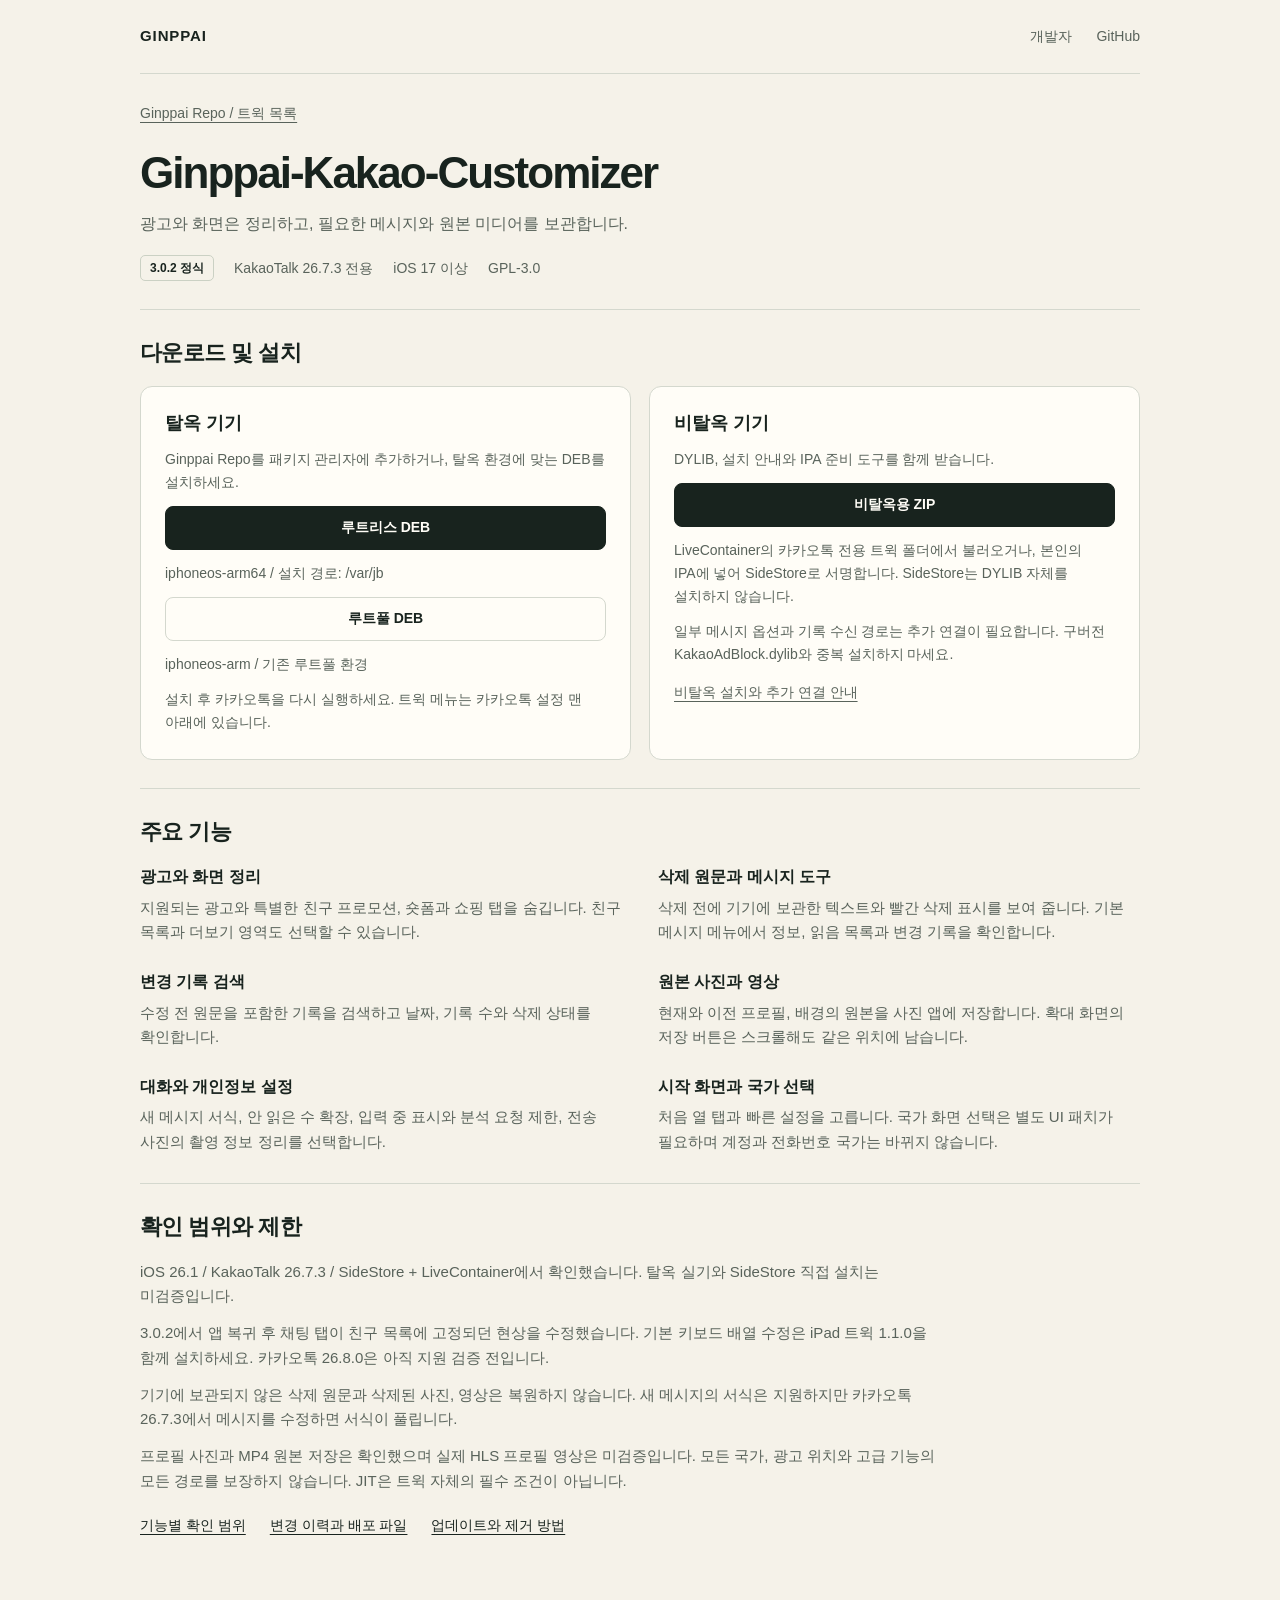
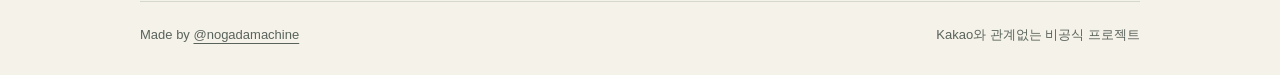
==== commit 06b187d5: "Publish Customizer 3.0.2 and iPad 1.1.0 fixes" ====
--- a/depictions/customizer.html
+++ b/depictions/customizer.html
@@ -3,7 +3,7 @@
 <head>
   <meta charset="utf-8">
   <meta name="viewport" content="width=device-width, initial-scale=1">
-  <meta name="description" content="Ginppai-Kakao-Customizer 3.0.1의 기능, 지원 범위와 탈옥 및 비탈옥 설치 파일.">
+  <meta name="description" content="Ginppai-Kakao-Customizer 3.0.2의 기능, 지원 범위와 탈옥 및 비탈옥 설치 파일.">
   <title>Kakao Customizer - Ginppai Repo</title>
   <link rel="stylesheet" href="../assets/site.css">
 </head>
@@ -16,7 +16,7 @@
       <div class="detail-intro">
         <h1>Ginppai-Kakao-Customizer</h1>
         <p class="lead">광고와 화면은 정리하고, 필요한 메시지와 원본 미디어를 보관합니다.</p>
-        <div class="detail-meta"><span class="version">3.0.1 정식</span><span>KakaoTalk 26.7.3 전용</span><span>iOS 17 이상</span><span>GPL-3.0</span></div>
+        <div class="detail-meta"><span class="version">3.0.2 정식</span><span>KakaoTalk 26.7.3 전용</span><span>iOS 17 이상</span><span>GPL-3.0</span></div>
       </div>
       <section class="detail-section" id="download" aria-labelledby="download-heading">
         <h2 id="download-heading">다운로드 및 설치</h2>
@@ -24,19 +24,19 @@
           <article class="install-option">
             <h3>탈옥 기기</h3>
             <p>Ginppai Repo를 패키지 관리자에 추가하거나, 탈옥 환경에 맞는 DEB를 설치하세요.</p>
-            <a class="button" href="../debs/com.nogadamachine.ginppai.kakaocustomizer_3.0.1_iphoneos-arm64.deb">루트리스 DEB</a>
+            <a class="button" href="../debs/com.nogadamachine.ginppai.kakaocustomizer_3.0.2_iphoneos-arm64.deb">루트리스 DEB</a>
             <p class="file-hint">iphoneos-arm64 / 설치 경로: /var/jb</p>
-            <a class="button secondary" href="../debs/com.nogadamachine.ginppai.kakaocustomizer_3.0.1_iphoneos-arm.deb">루트풀 DEB</a>
+            <a class="button secondary" href="../debs/com.nogadamachine.ginppai.kakaocustomizer_3.0.2_iphoneos-arm.deb">루트풀 DEB</a>
             <p class="file-hint">iphoneos-arm / 기존 루트풀 환경</p>
             <p>설치 후 카카오톡을 다시 실행하세요. 트윅 메뉴는 카카오톡 설정 맨 아래에 있습니다.</p>
           </article>
           <article class="install-option">
             <h3>비탈옥 기기</h3>
             <p>DYLIB, 설치 안내와 IPA 준비 도구를 함께 받습니다.</p>
-            <a class="button" href="https://github.com/nogadamachine/Ginppai-Kakao-Customizer/releases/download/v3.0.1/Ginppai-Kakao-Customizer-3.0.1-NonJailbreak.zip">비탈옥용 ZIP</a>
+            <a class="button" href="https://github.com/nogadamachine/Ginppai-Kakao-Customizer/releases/download/v3.0.2/Ginppai-Kakao-Customizer-3.0.2-NonJailbreak.zip">비탈옥용 ZIP</a>
             <p>LiveContainer의 카카오톡 전용 트윅 폴더에서 불러오거나, 본인의 IPA에 넣어 SideStore로 서명합니다. SideStore는 DYLIB 자체를 설치하지 않습니다.</p>
             <p>일부 메시지 옵션과 기록 수신 경로는 추가 연결이 필요합니다. 구버전 KakaoAdBlock.dylib와 중복 설치하지 마세요.</p>
-            <a class="text-link" href="https://github.com/nogadamachine/Ginppai-Kakao-Customizer/blob/v3.0.1/docs/INSTALL.md">비탈옥 설치와 추가 연결 안내</a>
+            <a class="text-link" href="https://github.com/nogadamachine/Ginppai-Kakao-Customizer/blob/v3.0.2/docs/INSTALL.md">비탈옥 설치와 추가 연결 안내</a>
           </article>
         </div>
       </section>
@@ -55,10 +55,11 @@
         <h2 id="scope-heading">확인 범위와 제한</h2>
         <div class="scope">
           <p>iOS 26.1 / KakaoTalk 26.7.3 / SideStore + LiveContainer에서 확인했습니다. 탈옥 실기와 SideStore 직접 설치는 미검증입니다.</p>
+          <p>3.0.2에서 앱 복귀 후 채팅 탭이 친구 목록에 고정되던 현상을 수정했습니다. 기본 키보드 배열 수정은 iPad 트윅 1.1.0을 함께 설치하세요. 카카오톡 26.8.0은 아직 지원 검증 전입니다.</p>
           <p>기기에 보관되지 않은 삭제 원문과 삭제된 사진, 영상은 복원하지 않습니다. 새 메시지의 서식은 지원하지만 카카오톡 26.7.3에서 메시지를 수정하면 서식이 풀립니다.</p>
           <p>프로필 사진과 MP4 원본 저장은 확인했으며 실제 HLS 프로필 영상은 미검증입니다. 모든 국가, 광고 위치와 고급 기능의 모든 경로를 보장하지 않습니다. JIT은 트윅 자체의 필수 조건이 아닙니다.</p>
         </div>
-        <div class="detail-links"><a href="https://github.com/nogadamachine/Ginppai-Kakao-Customizer/blob/v3.0.1/docs/FEATURES.md">기능별 확인 범위</a><a href="https://github.com/nogadamachine/Ginppai-Kakao-Customizer/releases/tag/v3.0.1">변경 이력과 배포 파일</a><a href="https://github.com/nogadamachine/Ginppai-Kakao-Customizer/blob/v3.0.1/docs/INSTALL.md#제거--업데이트">업데이트와 제거 방법</a></div>
+        <div class="detail-links"><a href="https://github.com/nogadamachine/Ginppai-Kakao-Customizer/blob/v3.0.2/docs/FEATURES.md">기능별 확인 범위</a><a href="https://github.com/nogadamachine/Ginppai-Kakao-Customizer/releases/tag/v3.0.2">변경 이력과 배포 파일</a><a href="https://github.com/nogadamachine/Ginppai-Kakao-Customizer/blob/v3.0.2/docs/INSTALL.md#제거--업데이트">업데이트와 제거 방법</a></div>
       </section>
     </main>
     <footer class="site-footer"><p>Made by <a href="https://www.instagram.com/nogadamachine/">@nogadamachine</a></p><p>Kakao와 관계없는 비공식 프로젝트</p></footer>
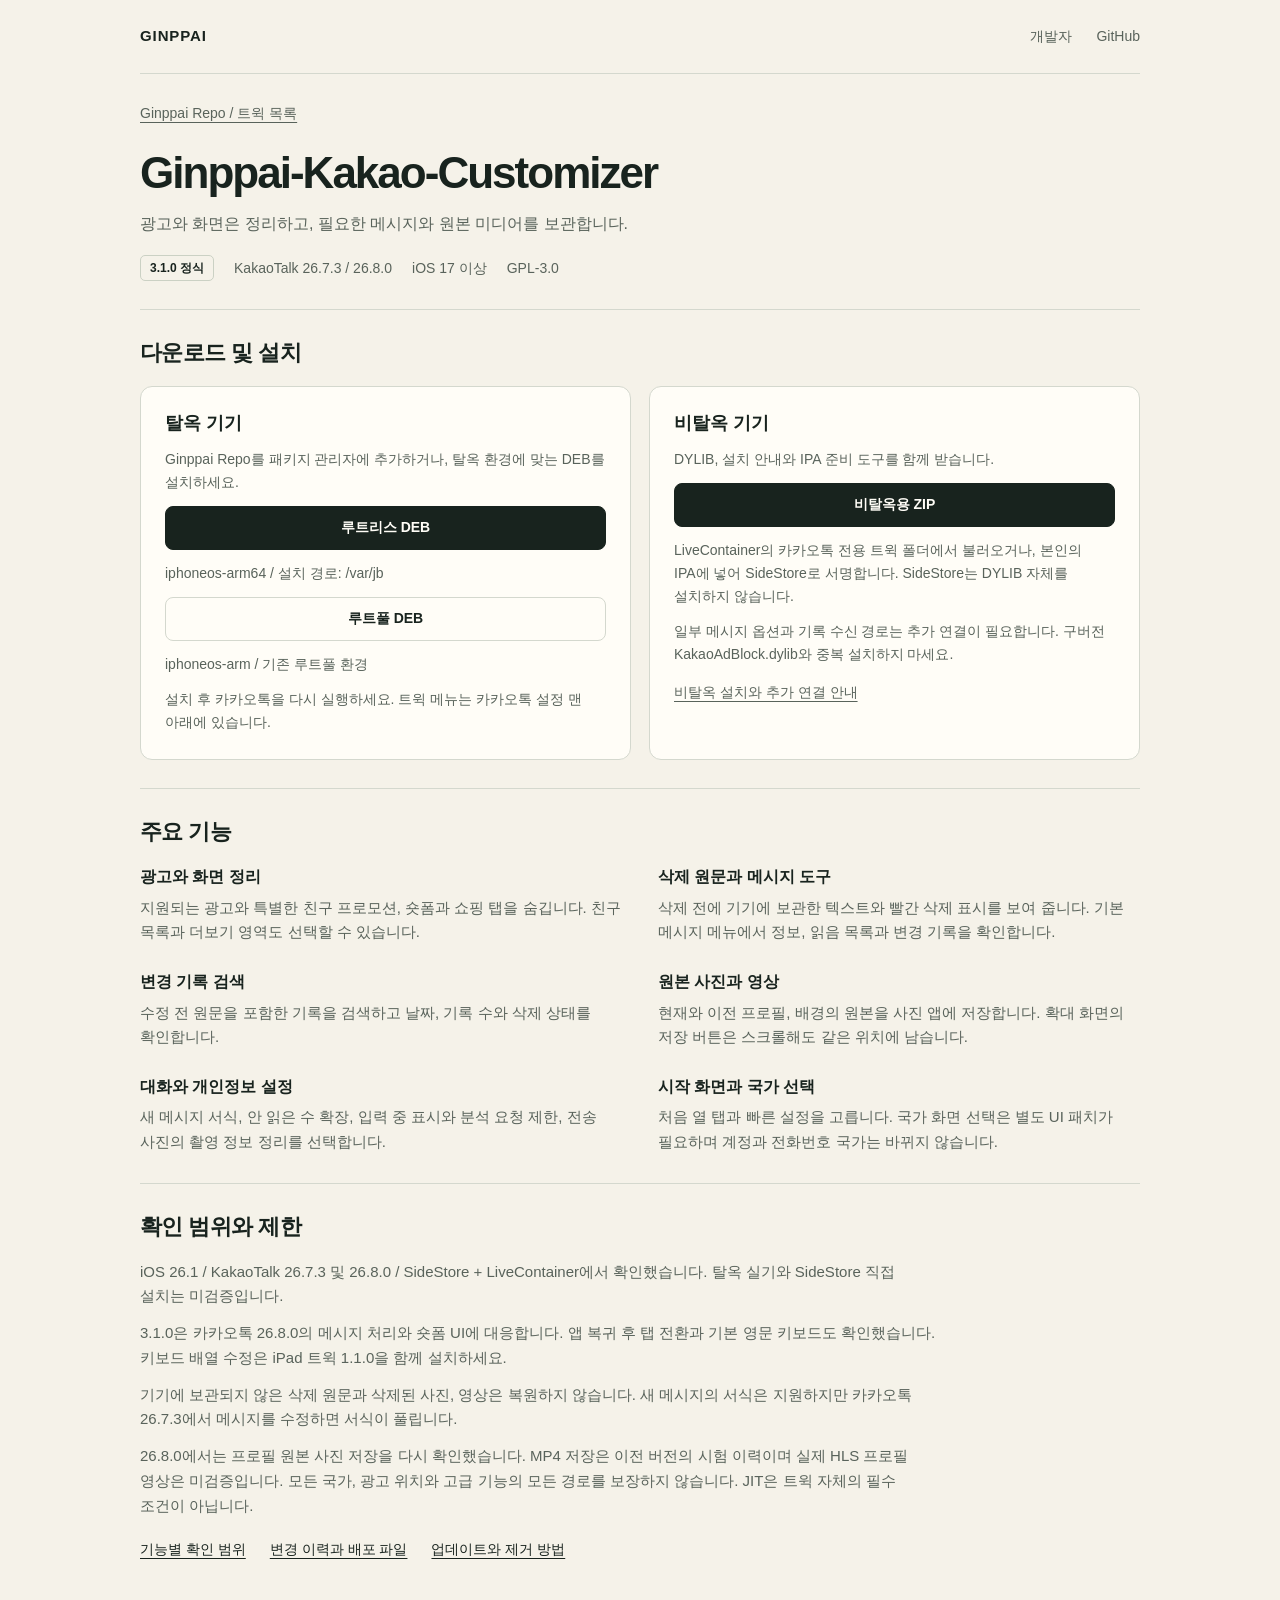
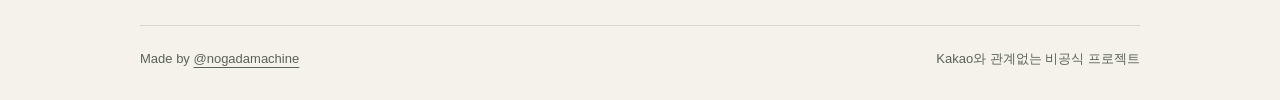
==== commit 1e518250: "Publish Customizer 3.1.0 and KakaoTalk 26.8 compatibility" ====
--- a/depictions/customizer.html
+++ b/depictions/customizer.html
@@ -3,7 +3,7 @@
 <head>
   <meta charset="utf-8">
   <meta name="viewport" content="width=device-width, initial-scale=1">
-  <meta name="description" content="Ginppai-Kakao-Customizer 3.0.2의 기능, 지원 범위와 탈옥 및 비탈옥 설치 파일.">
+  <meta name="description" content="Ginppai-Kakao-Customizer 3.1.0의 기능, 지원 범위와 탈옥 및 비탈옥 설치 파일.">
   <title>Kakao Customizer - Ginppai Repo</title>
   <link rel="stylesheet" href="../assets/site.css">
 </head>
@@ -16,7 +16,7 @@
       <div class="detail-intro">
         <h1>Ginppai-Kakao-Customizer</h1>
         <p class="lead">광고와 화면은 정리하고, 필요한 메시지와 원본 미디어를 보관합니다.</p>
-        <div class="detail-meta"><span class="version">3.0.2 정식</span><span>KakaoTalk 26.7.3 전용</span><span>iOS 17 이상</span><span>GPL-3.0</span></div>
+        <div class="detail-meta"><span class="version">3.1.0 정식</span><span>KakaoTalk 26.7.3 / 26.8.0</span><span>iOS 17 이상</span><span>GPL-3.0</span></div>
       </div>
       <section class="detail-section" id="download" aria-labelledby="download-heading">
         <h2 id="download-heading">다운로드 및 설치</h2>
@@ -24,19 +24,19 @@
           <article class="install-option">
             <h3>탈옥 기기</h3>
             <p>Ginppai Repo를 패키지 관리자에 추가하거나, 탈옥 환경에 맞는 DEB를 설치하세요.</p>
-            <a class="button" href="../debs/com.nogadamachine.ginppai.kakaocustomizer_3.0.2_iphoneos-arm64.deb">루트리스 DEB</a>
+            <a class="button" href="../debs/com.nogadamachine.ginppai.kakaocustomizer_3.1.0_iphoneos-arm64.deb">루트리스 DEB</a>
             <p class="file-hint">iphoneos-arm64 / 설치 경로: /var/jb</p>
-            <a class="button secondary" href="../debs/com.nogadamachine.ginppai.kakaocustomizer_3.0.2_iphoneos-arm.deb">루트풀 DEB</a>
+            <a class="button secondary" href="../debs/com.nogadamachine.ginppai.kakaocustomizer_3.1.0_iphoneos-arm.deb">루트풀 DEB</a>
             <p class="file-hint">iphoneos-arm / 기존 루트풀 환경</p>
             <p>설치 후 카카오톡을 다시 실행하세요. 트윅 메뉴는 카카오톡 설정 맨 아래에 있습니다.</p>
           </article>
           <article class="install-option">
             <h3>비탈옥 기기</h3>
             <p>DYLIB, 설치 안내와 IPA 준비 도구를 함께 받습니다.</p>
-            <a class="button" href="https://github.com/nogadamachine/Ginppai-Kakao-Customizer/releases/download/v3.0.2/Ginppai-Kakao-Customizer-3.0.2-NonJailbreak.zip">비탈옥용 ZIP</a>
+            <a class="button" href="https://github.com/nogadamachine/Ginppai-Kakao-Customizer/releases/download/v3.1.0/Ginppai-Kakao-Customizer-3.1.0-NonJailbreak.zip">비탈옥용 ZIP</a>
             <p>LiveContainer의 카카오톡 전용 트윅 폴더에서 불러오거나, 본인의 IPA에 넣어 SideStore로 서명합니다. SideStore는 DYLIB 자체를 설치하지 않습니다.</p>
             <p>일부 메시지 옵션과 기록 수신 경로는 추가 연결이 필요합니다. 구버전 KakaoAdBlock.dylib와 중복 설치하지 마세요.</p>
-            <a class="text-link" href="https://github.com/nogadamachine/Ginppai-Kakao-Customizer/blob/v3.0.2/docs/INSTALL.md">비탈옥 설치와 추가 연결 안내</a>
+            <a class="text-link" href="https://github.com/nogadamachine/Ginppai-Kakao-Customizer/blob/v3.1.0/docs/INSTALL.md">비탈옥 설치와 추가 연결 안내</a>
           </article>
         </div>
       </section>
@@ -54,12 +54,12 @@
       <section class="detail-section" aria-labelledby="scope-heading">
         <h2 id="scope-heading">확인 범위와 제한</h2>
         <div class="scope">
-          <p>iOS 26.1 / KakaoTalk 26.7.3 / SideStore + LiveContainer에서 확인했습니다. 탈옥 실기와 SideStore 직접 설치는 미검증입니다.</p>
-          <p>3.0.2에서 앱 복귀 후 채팅 탭이 친구 목록에 고정되던 현상을 수정했습니다. 기본 키보드 배열 수정은 iPad 트윅 1.1.0을 함께 설치하세요. 카카오톡 26.8.0은 아직 지원 검증 전입니다.</p>
+          <p>iOS 26.1 / KakaoTalk 26.7.3 및 26.8.0 / SideStore + LiveContainer에서 확인했습니다. 탈옥 실기와 SideStore 직접 설치는 미검증입니다.</p>
+          <p>3.1.0은 카카오톡 26.8.0의 메시지 처리와 숏폼 UI에 대응합니다. 앱 복귀 후 탭 전환과 기본 영문 키보드도 확인했습니다. 키보드 배열 수정은 iPad 트윅 1.1.0을 함께 설치하세요.</p>
           <p>기기에 보관되지 않은 삭제 원문과 삭제된 사진, 영상은 복원하지 않습니다. 새 메시지의 서식은 지원하지만 카카오톡 26.7.3에서 메시지를 수정하면 서식이 풀립니다.</p>
-          <p>프로필 사진과 MP4 원본 저장은 확인했으며 실제 HLS 프로필 영상은 미검증입니다. 모든 국가, 광고 위치와 고급 기능의 모든 경로를 보장하지 않습니다. JIT은 트윅 자체의 필수 조건이 아닙니다.</p>
+          <p>26.8.0에서는 프로필 원본 사진 저장을 다시 확인했습니다. MP4 저장은 이전 버전의 시험 이력이며 실제 HLS 프로필 영상은 미검증입니다. 모든 국가, 광고 위치와 고급 기능의 모든 경로를 보장하지 않습니다. JIT은 트윅 자체의 필수 조건이 아닙니다.</p>
         </div>
-        <div class="detail-links"><a href="https://github.com/nogadamachine/Ginppai-Kakao-Customizer/blob/v3.0.2/docs/FEATURES.md">기능별 확인 범위</a><a href="https://github.com/nogadamachine/Ginppai-Kakao-Customizer/releases/tag/v3.0.2">변경 이력과 배포 파일</a><a href="https://github.com/nogadamachine/Ginppai-Kakao-Customizer/blob/v3.0.2/docs/INSTALL.md#제거--업데이트">업데이트와 제거 방법</a></div>
+        <div class="detail-links"><a href="https://github.com/nogadamachine/Ginppai-Kakao-Customizer/blob/v3.1.0/docs/FEATURES.md">기능별 확인 범위</a><a href="https://github.com/nogadamachine/Ginppai-Kakao-Customizer/releases/tag/v3.1.0">변경 이력과 배포 파일</a><a href="https://github.com/nogadamachine/Ginppai-Kakao-Customizer/blob/v3.1.0/docs/INSTALL.md#제거--업데이트">업데이트와 제거 방법</a></div>
       </section>
     </main>
     <footer class="site-footer"><p>Made by <a href="https://www.instagram.com/nogadamachine/">@nogadamachine</a></p><p>Kakao와 관계없는 비공식 프로젝트</p></footer>
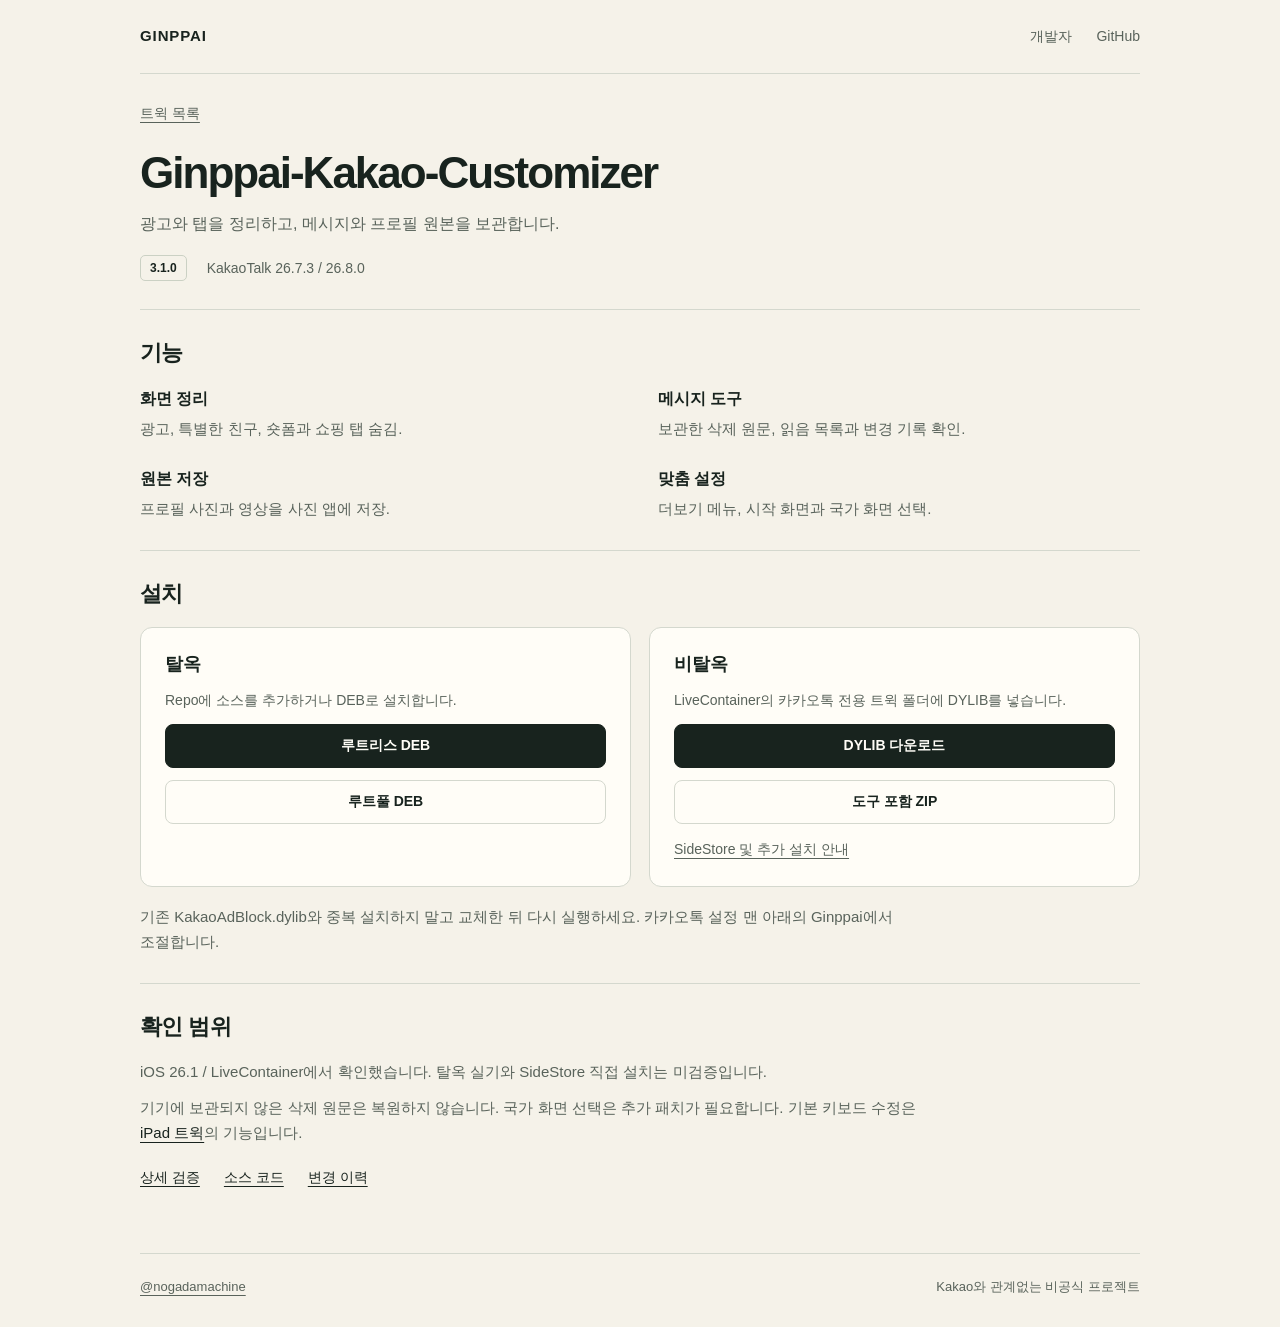
==== commit 863cfb85: "Condense catalog and distinguish each tweak responsibility" ====
--- a/depictions/customizer.html
+++ b/depictions/customizer.html
@@ -3,66 +3,35 @@
 <head>
   <meta charset="utf-8">
   <meta name="viewport" content="width=device-width, initial-scale=1">
-  <meta name="description" content="Ginppai-Kakao-Customizer 3.1.0의 기능, 지원 범위와 탈옥 및 비탈옥 설치 파일.">
-  <title>Kakao Customizer - Ginppai Repo</title>
+  <meta name="description" content="광고와 탭을 정리하고, 메시지와 프로필 원본을 보관합니다.">
+  <title>Ginppai-Kakao-Customizer - Ginppai Repo</title>
   <link rel="stylesheet" href="../assets/site.css">
+
 </head>
 <body>
   <a class="skip-link" href="#main">본문으로 이동</a>
   <div class="shell">
-    <header class="site-header"><a class="brand" href="../" aria-label="Ginppai Repo 홈">GINPPAI</a><nav class="site-nav" aria-label="외부 링크"><a href="https://www.instagram.com/nogadamachine/">개발자</a><a href="https://github.com/nogadamachine/Ginppai-Kakao-Customizer">GitHub</a></nav></header>
+    <header class="site-header"><a class="brand" href="../">GINPPAI</a><nav class="site-nav" aria-label="외부 링크"><a href="https://www.instagram.com/nogadamachine/">개발자</a><a href="https://github.com/nogadamachine/Ginppai-Repo">GitHub</a></nav></header>
     <main id="main">
-      <a class="breadcrumb" href="../">Ginppai Repo / 트윅 목록</a>
-      <div class="detail-intro">
-        <h1>Ginppai-Kakao-Customizer</h1>
-        <p class="lead">광고와 화면은 정리하고, 필요한 메시지와 원본 미디어를 보관합니다.</p>
-        <div class="detail-meta"><span class="version">3.1.0 정식</span><span>KakaoTalk 26.7.3 / 26.8.0</span><span>iOS 17 이상</span><span>GPL-3.0</span></div>
-      </div>
+      <a class="breadcrumb" href="../">트윅 목록</a>
+      <div class="detail-intro"><h1>Ginppai-Kakao-Customizer</h1><p class="lead">광고와 탭을 정리하고, 메시지와 프로필 원본을 보관합니다.</p><div class="detail-meta"><span class="version">3.1.0</span><span>KakaoTalk 26.7.3 / 26.8.0</span></div></div>
+      <section class="detail-section" id="features" aria-labelledby="features-heading"><h2 id="features-heading">기능</h2><dl class="feature-list">
+        <div><dt>화면 정리</dt><dd>광고, 특별한 친구, 숏폼과 쇼핑 탭 숨김.</dd></div>
+        <div><dt>메시지 도구</dt><dd>보관한 삭제 원문, 읽음 목록과 변경 기록 확인.</dd></div>
+        <div><dt>원본 저장</dt><dd>프로필 사진과 영상을 사진 앱에 저장.</dd></div>
+        <div><dt>맞춤 설정</dt><dd>더보기 메뉴, 시작 화면과 국가 화면 선택.</dd></div>
+      </dl></section>
       <section class="detail-section" id="download" aria-labelledby="download-heading">
-        <h2 id="download-heading">다운로드 및 설치</h2>
+        <h2 id="download-heading">설치</h2>
         <div class="install-grid">
-          <article class="install-option">
-            <h3>탈옥 기기</h3>
-            <p>Ginppai Repo를 패키지 관리자에 추가하거나, 탈옥 환경에 맞는 DEB를 설치하세요.</p>
-            <a class="button" href="../debs/com.nogadamachine.ginppai.kakaocustomizer_3.1.0_iphoneos-arm64.deb">루트리스 DEB</a>
-            <p class="file-hint">iphoneos-arm64 / 설치 경로: /var/jb</p>
-            <a class="button secondary" href="../debs/com.nogadamachine.ginppai.kakaocustomizer_3.1.0_iphoneos-arm.deb">루트풀 DEB</a>
-            <p class="file-hint">iphoneos-arm / 기존 루트풀 환경</p>
-            <p>설치 후 카카오톡을 다시 실행하세요. 트윅 메뉴는 카카오톡 설정 맨 아래에 있습니다.</p>
-          </article>
-          <article class="install-option">
-            <h3>비탈옥 기기</h3>
-            <p>DYLIB, 설치 안내와 IPA 준비 도구를 함께 받습니다.</p>
-            <a class="button" href="https://github.com/nogadamachine/Ginppai-Kakao-Customizer/releases/download/v3.1.0/Ginppai-Kakao-Customizer-3.1.0-NonJailbreak.zip">비탈옥용 ZIP</a>
-            <p>LiveContainer의 카카오톡 전용 트윅 폴더에서 불러오거나, 본인의 IPA에 넣어 SideStore로 서명합니다. SideStore는 DYLIB 자체를 설치하지 않습니다.</p>
-            <p>일부 메시지 옵션과 기록 수신 경로는 추가 연결이 필요합니다. 구버전 KakaoAdBlock.dylib와 중복 설치하지 마세요.</p>
-            <a class="text-link" href="https://github.com/nogadamachine/Ginppai-Kakao-Customizer/blob/v3.1.0/docs/INSTALL.md">비탈옥 설치와 추가 연결 안내</a>
-          </article>
+          <article class="install-option"><h3>탈옥</h3><p>Repo에 소스를 추가하거나 DEB로 설치합니다.</p><a class="button" href="../debs/com.nogadamachine.ginppai.kakaocustomizer_3.1.0_iphoneos-arm64.deb">루트리스 DEB</a><a class="button secondary" href="../debs/com.nogadamachine.ginppai.kakaocustomizer_3.1.0_iphoneos-arm.deb">루트풀 DEB</a></article>
+          <article class="install-option"><h3>비탈옥</h3><p>LiveContainer의 카카오톡 전용 트윅 폴더에 DYLIB를 넣습니다.</p><a class="button" href="https://github.com/nogadamachine/Ginppai-Kakao-Customizer/releases/download/v3.1.0/GinppaiKakaoCustomizer.dylib">DYLIB 다운로드</a><a class="button secondary" href="https://github.com/nogadamachine/Ginppai-Kakao-Customizer/releases/download/v3.1.0/Ginppai-Kakao-Customizer-3.1.0-NonJailbreak.zip">도구 포함 ZIP</a><a class="text-link" href="https://github.com/nogadamachine/Ginppai-Kakao-Customizer/blob/main/docs/INSTALL.md">SideStore 및 추가 설치 안내</a></article>
         </div>
+        <div class="scope" style="margin-top:18px"><p>기존 KakaoAdBlock.dylib와 중복 설치하지 말고 교체한 뒤 다시 실행하세요. 카카오톡 설정 맨 아래의 Ginppai에서 조절합니다.</p></div>
       </section>
-      <section class="detail-section" id="features" aria-labelledby="features-heading">
-        <h2 id="features-heading">주요 기능</h2>
-        <dl class="feature-list">
-          <div><dt>광고와 화면 정리</dt><dd>지원되는 광고와 특별한 친구 프로모션, 숏폼과 쇼핑 탭을 숨깁니다. 친구 목록과 더보기 영역도 선택할 수 있습니다.</dd></div>
-          <div><dt>삭제 원문과 메시지 도구</dt><dd>삭제 전에 기기에 보관한 텍스트와 빨간 삭제 표시를 보여 줍니다. 기본 메시지 메뉴에서 정보, 읽음 목록과 변경 기록을 확인합니다.</dd></div>
-          <div><dt>변경 기록 검색</dt><dd>수정 전 원문을 포함한 기록을 검색하고 날짜, 기록 수와 삭제 상태를 확인합니다.</dd></div>
-          <div><dt>원본 사진과 영상</dt><dd>현재와 이전 프로필, 배경의 원본을 사진 앱에 저장합니다. 확대 화면의 저장 버튼은 스크롤해도 같은 위치에 남습니다.</dd></div>
-          <div><dt>대화와 개인정보 설정</dt><dd>새 메시지 서식, 안 읽은 수 확장, 입력 중 표시와 분석 요청 제한, 전송 사진의 촬영 정보 정리를 선택합니다.</dd></div>
-          <div><dt>시작 화면과 국가 선택</dt><dd>처음 열 탭과 빠른 설정을 고릅니다. 국가 화면 선택은 별도 UI 패치가 필요하며 계정과 전화번호 국가는 바뀌지 않습니다.</dd></div>
-        </dl>
-      </section>
-      <section class="detail-section" aria-labelledby="scope-heading">
-        <h2 id="scope-heading">확인 범위와 제한</h2>
-        <div class="scope">
-          <p>iOS 26.1 / KakaoTalk 26.7.3 및 26.8.0 / SideStore + LiveContainer에서 확인했습니다. 탈옥 실기와 SideStore 직접 설치는 미검증입니다.</p>
-          <p>3.1.0은 카카오톡 26.8.0의 메시지 처리와 숏폼 UI에 대응합니다. 앱 복귀 후 탭 전환과 기본 영문 키보드도 확인했습니다. 키보드 배열 수정은 iPad 트윅 1.1.0을 함께 설치하세요.</p>
-          <p>기기에 보관되지 않은 삭제 원문과 삭제된 사진, 영상은 복원하지 않습니다. 새 메시지의 서식은 지원하지만 카카오톡 26.7.3에서 메시지를 수정하면 서식이 풀립니다.</p>
-          <p>26.8.0에서는 프로필 원본 사진 저장을 다시 확인했습니다. MP4 저장은 이전 버전의 시험 이력이며 실제 HLS 프로필 영상은 미검증입니다. 모든 국가, 광고 위치와 고급 기능의 모든 경로를 보장하지 않습니다. JIT은 트윅 자체의 필수 조건이 아닙니다.</p>
-        </div>
-        <div class="detail-links"><a href="https://github.com/nogadamachine/Ginppai-Kakao-Customizer/blob/v3.1.0/docs/FEATURES.md">기능별 확인 범위</a><a href="https://github.com/nogadamachine/Ginppai-Kakao-Customizer/releases/tag/v3.1.0">변경 이력과 배포 파일</a><a href="https://github.com/nogadamachine/Ginppai-Kakao-Customizer/blob/v3.1.0/docs/INSTALL.md#제거--업데이트">업데이트와 제거 방법</a></div>
-      </section>
+      <section class="detail-section" aria-labelledby="scope-heading"><h2 id="scope-heading">확인 범위</h2><div class="scope"><p>iOS 26.1 / LiveContainer에서 확인했습니다. 탈옥 실기와 SideStore 직접 설치는 미검증입니다.</p><p>기기에 보관되지 않은 삭제 원문은 복원하지 않습니다. 국가 화면 선택은 추가 패치가 필요합니다. 기본 키보드 수정은 <a href="ipad.html">iPad 트윅</a>의 기능입니다.</p></div><div class="detail-links"><a href="https://github.com/nogadamachine/Ginppai-Kakao-Customizer/blob/main/docs/kakao-26.8-support.md">상세 검증</a><a href="https://github.com/nogadamachine/Ginppai-Kakao-Customizer">소스 코드</a><a href="https://github.com/nogadamachine/Ginppai-Kakao-Customizer/releases/tag/v3.1.0">변경 이력</a></div></section>
     </main>
-    <footer class="site-footer"><p>Made by <a href="https://www.instagram.com/nogadamachine/">@nogadamachine</a></p><p>Kakao와 관계없는 비공식 프로젝트</p></footer>
+    <footer class="site-footer"><p><a href="https://www.instagram.com/nogadamachine/">@nogadamachine</a></p><p>Kakao와 관계없는 비공식 프로젝트</p></footer>
   </div>
 </body>
 </html>
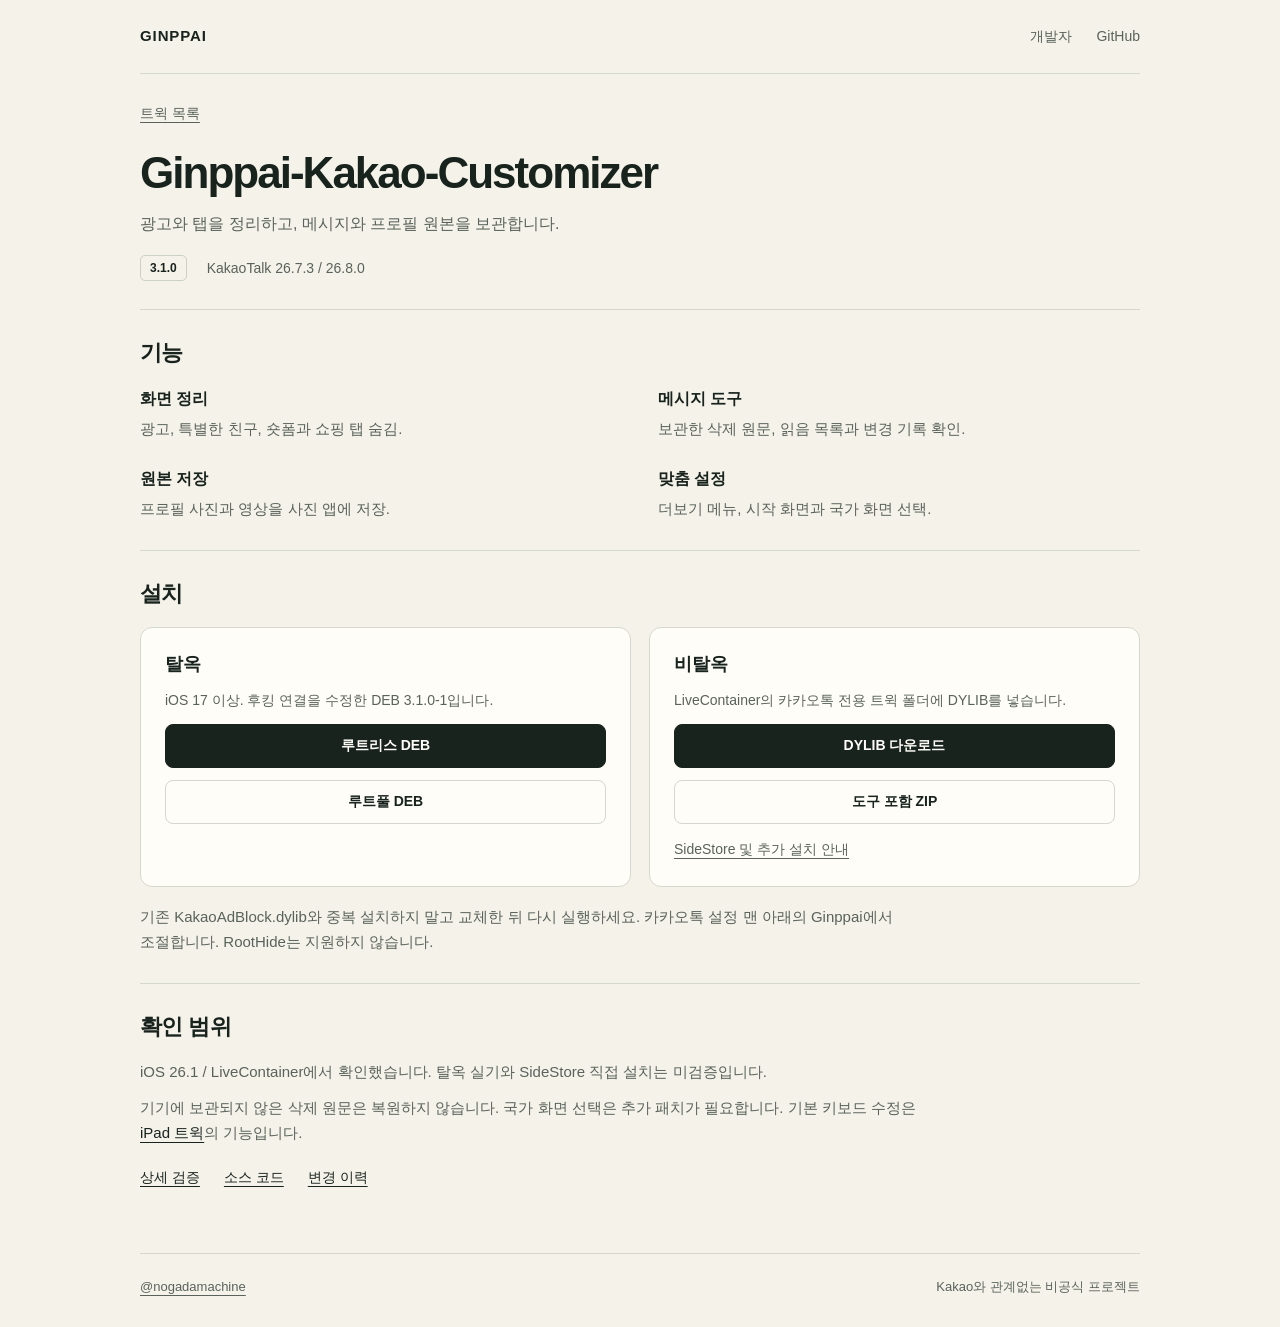
==== commit f0eefb1a: "Publish jailbreak fix and architecture-specific APT sources" ====
--- a/depictions/customizer.html
+++ b/depictions/customizer.html
@@ -24,12 +24,12 @@
       <section class="detail-section" id="download" aria-labelledby="download-heading">
         <h2 id="download-heading">설치</h2>
         <div class="install-grid">
-          <article class="install-option"><h3>탈옥</h3><p>Repo에 소스를 추가하거나 DEB로 설치합니다.</p><a class="button" href="../debs/com.nogadamachine.ginppai.kakaocustomizer_3.1.0_iphoneos-arm64.deb">루트리스 DEB</a><a class="button secondary" href="../debs/com.nogadamachine.ginppai.kakaocustomizer_3.1.0_iphoneos-arm.deb">루트풀 DEB</a></article>
+          <article class="install-option"><h3>탈옥</h3><p>iOS 17 이상. 후킹 연결을 수정한 DEB 3.1.0-1입니다.</p><a class="button" href="../debs/com.nogadamachine.ginppai.kakaocustomizer_3.1.0-1_iphoneos-arm64.deb">루트리스 DEB</a><a class="button secondary" href="../debs/com.nogadamachine.ginppai.kakaocustomizer_3.1.0-1_iphoneos-arm.deb">루트풀 DEB</a></article>
           <article class="install-option"><h3>비탈옥</h3><p>LiveContainer의 카카오톡 전용 트윅 폴더에 DYLIB를 넣습니다.</p><a class="button" href="https://github.com/nogadamachine/Ginppai-Kakao-Customizer/releases/download/v3.1.0/GinppaiKakaoCustomizer.dylib">DYLIB 다운로드</a><a class="button secondary" href="https://github.com/nogadamachine/Ginppai-Kakao-Customizer/releases/download/v3.1.0/Ginppai-Kakao-Customizer-3.1.0-NonJailbreak.zip">도구 포함 ZIP</a><a class="text-link" href="https://github.com/nogadamachine/Ginppai-Kakao-Customizer/blob/main/docs/INSTALL.md">SideStore 및 추가 설치 안내</a></article>
         </div>
-        <div class="scope" style="margin-top:18px"><p>기존 KakaoAdBlock.dylib와 중복 설치하지 말고 교체한 뒤 다시 실행하세요. 카카오톡 설정 맨 아래의 Ginppai에서 조절합니다.</p></div>
+        <div class="scope" style="margin-top:18px"><p>기존 KakaoAdBlock.dylib와 중복 설치하지 말고 교체한 뒤 다시 실행하세요. 카카오톡 설정 맨 아래의 Ginppai에서 조절합니다. RootHide는 지원하지 않습니다.</p></div>
       </section>
-      <section class="detail-section" aria-labelledby="scope-heading"><h2 id="scope-heading">확인 범위</h2><div class="scope"><p>iOS 26.1 / LiveContainer에서 확인했습니다. 탈옥 실기와 SideStore 직접 설치는 미검증입니다.</p><p>기기에 보관되지 않은 삭제 원문은 복원하지 않습니다. 국가 화면 선택은 추가 패치가 필요합니다. 기본 키보드 수정은 <a href="ipad.html">iPad 트윅</a>의 기능입니다.</p></div><div class="detail-links"><a href="https://github.com/nogadamachine/Ginppai-Kakao-Customizer/blob/main/docs/kakao-26.8-support.md">상세 검증</a><a href="https://github.com/nogadamachine/Ginppai-Kakao-Customizer">소스 코드</a><a href="https://github.com/nogadamachine/Ginppai-Kakao-Customizer/releases/tag/v3.1.0">변경 이력</a></div></section>
+      <section class="detail-section" aria-labelledby="scope-heading"><h2 id="scope-heading">확인 범위</h2><div class="scope"><p>iOS 26.1 / LiveContainer에서 확인했습니다. 탈옥 실기와 SideStore 직접 설치는 미검증입니다.</p><p>기기에 보관되지 않은 삭제 원문은 복원하지 않습니다. 국가 화면 선택은 추가 패치가 필요합니다. 기본 키보드 수정은 <a href="ipad.html">iPad 트윅</a>의 기능입니다.</p></div><div class="detail-links"><a href="https://github.com/nogadamachine/Ginppai-Kakao-Customizer/blob/main/docs/kakao-26.8-support.md">상세 검증</a><a href="https://github.com/nogadamachine/Ginppai-Kakao-Customizer">소스 코드</a><a href="https://github.com/nogadamachine/Ginppai-Kakao-Customizer/releases/tag/v3.1.0-1">변경 이력</a></div></section>
     </main>
     <footer class="site-footer"><p><a href="https://www.instagram.com/nogadamachine/">@nogadamachine</a></p><p>Kakao와 관계없는 비공식 프로젝트</p></footer>
   </div>
